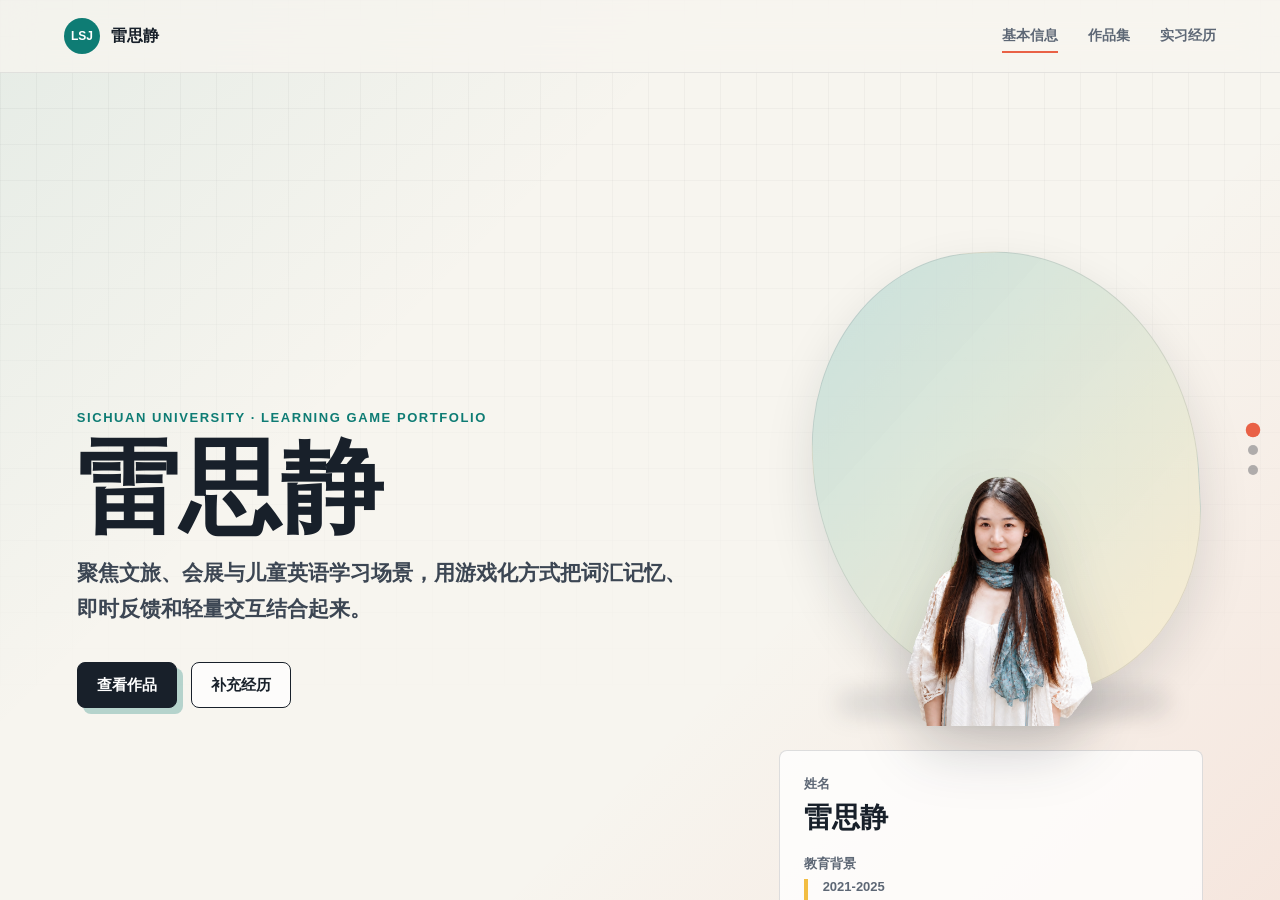
==== index.html @ a0e551bc "雷思静的个人页面更新" ====
<!doctype html>
<html lang="zh-CN">
  <head>
    <meta charset="UTF-8" />
    <meta name="viewport" content="width=device-width, initial-scale=1.0" />
    <meta
      name="description"
      content="雷思静个人作品集：教育背景、实习经历预留与单词地牢、单词贪吃蛇等英语学习游戏作品。"
    />
    <title>雷思静个人作品集</title>
    <link rel="icon" href="./assets/favicon.svg" type="image/svg+xml" />
    <link rel="stylesheet" href="./styles.css" />
  </head>
  <body>
    <header class="site-header" aria-label="主导航">
      <a class="brand" href="#home" aria-label="返回首页">
        <span class="brand-mark">LSJ</span>
        <span>雷思静</span>
      </a>
      <nav class="nav-links" aria-label="页面导航">
        <a href="#home">基本信息</a>
        <a href="#portfolio">作品集</a>
        <a href="#experience">实习经历</a>
      </nav>
    </header>

    <main class="snap-page">
      <section class="panel intro-panel" id="home" aria-labelledby="intro-title">
        <div class="intro-copy">
          <p class="eyebrow">Sichuan University · Learning Game Portfolio</p>
          <h1 id="intro-title">雷思静</h1>
          <p class="intro-text">
            聚焦文旅、会展与儿童英语学习场景，用游戏化方式把词汇记忆、即时反馈和轻量交互结合起来。
          </p>
          <div class="quick-actions">
            <a class="primary-link" href="#portfolio">查看作品</a>
            <a class="secondary-link" href="#experience">补充经历</a>
          </div>
        </div>

        <aside class="profile-panel" aria-label="个人信息">
          <div class="portrait-frame">
            <img
              src="./assets/lei-sijing-portrait.png"
              alt="雷思静个人照片抠图"
              class="portrait"
            />
          </div>
          <div class="profile-meta">
            <p class="meta-label">姓名</p>
            <p class="meta-value">雷思静</p>
            <p class="meta-label">教育背景</p>
            <ol class="timeline">
              <li>
                <span>2021-2025</span>
                <strong>四川大学 · 会展经济与管理专业本科</strong>
              </li>
              <li>
                <span>2025-2028</span>
                <strong>四川大学 · 旅游管理专业研究生</strong>
              </li>
            </ol>
          </div>
        </aside>
      </section>

      <section class="panel work-panel" id="portfolio" aria-labelledby="portfolio-title">
        <div class="section-heading">
          <p class="eyebrow">Selected Works</p>
          <h2 id="portfolio-title">游戏作品集</h2>
          <p>
            两个作品都围绕“单词学习”展开：一个偏探索闯关，一个偏即时操作与发音记忆。
          </p>
        </div>

        <div class="project-rail" aria-label="作品列表">
          <article class="project-card dungeon-card">
            <div class="project-media">
              <img
                src="./games/word-dungeon/assets/room-backgrounds.png"
                alt="单词地牢游戏场景"
              />
            </div>
            <div class="project-body">
              <p class="project-kicker">Word Dungeon</p>
              <h3>单词地牢 · 最终版</h3>
              <p>
                把英语词汇练习放进地牢探索流程：识别目标、选择答案、获得反馈并推进关卡，
                适合做儿童词汇学习的游戏化原型。
              </p>
              <ul class="feature-list" aria-label="单词地牢功能">
                <li>地牢房间推进</li>
                <li>词义匹配反馈</li>
                <li>学习结果复盘</li>
              </ul>
              <a class="project-link" href="./games/word-dungeon/">进入游戏</a>
            </div>
          </article>

          <article class="project-card snake-card">
            <div class="project-media">
              <img
                src="./games/word-snake/src/assets/snake-sprite.png"
                alt="单词贪吃蛇角色素材"
              />
            </div>
            <div class="project-body">
              <p class="project-kicker">Word Snake</p>
              <h3>单词贪吃蛇 · 最终版</h3>
              <p>
                基于传统贪吃蛇改造为肉鸽 2D 单词游戏：按目标英文寻找中文词块，
                躲避其他蛇，收集加速、护盾等随机功能。
              </p>
              <ul class="feature-list" aria-label="单词贪吃蛇功能">
                <li>键盘、鼠标、摇杆控制</li>
                <li>英式单词读音反馈</li>
                <li>敌方蛇与随机道具</li>
              </ul>
              <a class="project-link" href="./games/word-snake/">进入游戏</a>
            </div>
          </article>
        </div>
      </section>

      <section class="panel experience-panel" id="experience" aria-labelledby="experience-title">
        <div class="section-heading">
          <p class="eyebrow">Experience</p>
          <h2 id="experience-title">实习经历</h2>
          <p>这里已经预留好结构，后续可以继续补充公司、岗位、时间、职责和成果。</p>
        </div>

        <div class="experience-grid">
          <article class="experience-item">
            <span class="item-index">01</span>
            <h3>实习经历待补充</h3>
            <p>可填写公司名称、岗位名称、实习时间，以及与产品、运营、文旅或教育游戏相关的工作内容。</p>
          </article>
          <article class="experience-item">
            <span class="item-index">02</span>
            <h3>项目经历待扩展</h3>
            <p>可继续加入课程项目、竞赛作品、研究方向、用户调研、数据分析或活动策划案例。</p>
          </article>
          <article class="experience-item contact-item">
            <span class="item-index">03</span>
            <h3>联系方式待补充</h3>
            <p>可放邮箱、GitHub、个人公众号、作品集网盘或简历下载链接。</p>
          </article>
        </div>
      </section>
    </main>

    <div class="section-dots" aria-label="章节位置">
      <a href="#home" aria-label="基本信息"></a>
      <a href="#portfolio" aria-label="作品集"></a>
      <a href="#experience" aria-label="实习经历"></a>
    </div>

    <script src="./app.js"></script>
  </body>
</html>
---- styles.css ----
:root {
  --ink: #18202a;
  --muted: #5d6775;
  --line: rgba(24, 32, 42, 0.14);
  --paper: #f7f5ef;
  --white: #ffffff;
  --teal: #0e7c74;
  --coral: #e96146;
  --yellow: #f2bd42;
  --violet: #5b5fc7;
  --shadow: 0 22px 50px rgba(24, 32, 42, 0.13);
}

* {
  box-sizing: border-box;
}

html {
  scroll-behavior: smooth;
}

body {
  margin: 0;
  min-height: 100vh;
  color: var(--ink);
  background:
    linear-gradient(135deg, rgba(14, 124, 116, 0.08), transparent 34%),
    linear-gradient(315deg, rgba(233, 97, 70, 0.1), transparent 36%),
    var(--paper);
  font-family:
    "Microsoft YaHei",
    "PingFang SC",
    "Segoe UI",
    Arial,
    sans-serif;
}

body::before {
  position: fixed;
  inset: 0;
  z-index: -1;
  content: "";
  background-image:
    linear-gradient(rgba(24, 32, 42, 0.06) 1px, transparent 1px),
    linear-gradient(90deg, rgba(24, 32, 42, 0.06) 1px, transparent 1px);
  background-size: 36px 36px;
  mask-image: linear-gradient(to bottom, rgba(0, 0, 0, 0.7), transparent 80%);
}

a {
  color: inherit;
  text-decoration: none;
}

img {
  display: block;
  max-width: 100%;
}

.site-header {
  position: fixed;
  top: 0;
  right: 0;
  left: 0;
  z-index: 20;
  display: flex;
  align-items: center;
  justify-content: space-between;
  gap: 24px;
  padding: 18px clamp(20px, 5vw, 68px);
  color: var(--ink);
  background: rgba(247, 245, 239, 0.76);
  border-bottom: 1px solid rgba(24, 32, 42, 0.08);
  backdrop-filter: blur(18px);
}

.brand,
.nav-links {
  display: flex;
  align-items: center;
}

.brand {
  gap: 11px;
  font-weight: 900;
}

.brand-mark {
  display: inline-grid;
  width: 36px;
  height: 36px;
  place-items: center;
  color: var(--white);
  background: var(--teal);
  border-radius: 50%;
  font-size: 12px;
  letter-spacing: 0;
}

.nav-links {
  gap: clamp(12px, 3vw, 30px);
  color: var(--muted);
  font-size: 14px;
  font-weight: 800;
}

.nav-links a {
  position: relative;
  padding: 8px 0;
}

.nav-links a::after {
  position: absolute;
  right: 0;
  bottom: 0;
  left: 0;
  height: 2px;
  content: "";
  background: var(--coral);
  transform: scaleX(0);
  transform-origin: center;
  transition: transform 180ms ease;
}

.nav-links a:hover::after,
.nav-links a.is-active::after {
  transform: scaleX(1);
}

.snap-page {
  height: 100vh;
  overflow-y: auto;
  scroll-snap-type: y mandatory;
}

.panel {
  min-height: 100vh;
  padding: 112px clamp(22px, 6vw, 88px) 56px;
  scroll-snap-align: start;
}

.intro-panel {
  display: grid;
  grid-template-columns: minmax(0, 1.06fr) minmax(320px, 0.72fr);
  align-items: center;
  gap: clamp(34px, 6vw, 90px);
}

.eyebrow {
  margin: 0 0 14px;
  color: var(--teal);
  font-size: 13px;
  font-weight: 900;
  letter-spacing: 0.12em;
  text-transform: uppercase;
}

h1,
h2,
h3,
p {
  margin-top: 0;
}

h1 {
  margin-bottom: 18px;
  font-size: clamp(48px, 8vw, 108px);
  line-height: 0.95;
  letter-spacing: 0;
}

h2 {
  margin-bottom: 14px;
  font-size: clamp(34px, 5vw, 62px);
  line-height: 1.02;
  letter-spacing: 0;
}

h3 {
  margin-bottom: 12px;
  font-size: 25px;
  line-height: 1.18;
  letter-spacing: 0;
}

.intro-text {
  max-width: 690px;
  color: #3c4653;
  font-size: 21px;
  font-weight: 650;
  line-height: 1.75;
}

.quick-actions {
  display: flex;
  flex-wrap: wrap;
  gap: 14px;
  margin-top: 34px;
}

.primary-link,
.secondary-link,
.project-link {
  display: inline-flex;
  min-height: 46px;
  align-items: center;
  justify-content: center;
  padding: 12px 19px;
  border: 1px solid var(--ink);
  border-radius: 8px;
  font-size: 15px;
  font-weight: 900;
  transition:
    transform 170ms ease,
    box-shadow 170ms ease,
    background 170ms ease;
}

.primary-link,
.project-link {
  color: var(--white);
  background: var(--ink);
  box-shadow: 6px 6px 0 rgba(14, 124, 116, 0.28);
}

.secondary-link {
  background: rgba(255, 255, 255, 0.72);
}

.primary-link:hover,
.secondary-link:hover,
.project-link:hover {
  transform: translate(-2px, -2px);
  box-shadow: 8px 8px 0 rgba(233, 97, 70, 0.26);
}

.profile-panel {
  display: grid;
  gap: 24px;
  align-self: stretch;
  align-content: center;
}

.portrait-frame {
  position: relative;
  display: grid;
  min-height: clamp(430px, 48vw, 620px);
  place-items: end center;
  overflow: visible;
  isolation: isolate;
}

.portrait-frame::before {
  position: absolute;
  right: 1%;
  bottom: 5%;
  left: 8%;
  z-index: -1;
  height: 72%;
  content: "";
  background:
    linear-gradient(135deg, rgba(14, 124, 116, 0.22), rgba(242, 189, 66, 0.2)),
    rgba(255, 255, 255, 0.68);
  border: 1px solid rgba(24, 32, 42, 0.1);
  border-radius: 46% 54% 43% 57%;
  box-shadow: var(--shadow);
  transform: rotate(-3deg);
}

.portrait-frame::after {
  position: absolute;
  right: 8%;
  bottom: 2%;
  left: 14%;
  z-index: -2;
  height: 22px;
  content: "";
  background: rgba(24, 32, 42, 0.14);
  border-radius: 999px;
  filter: blur(12px);
}

.portrait {
  position: relative;
  z-index: 1;
  width: min(112%, 560px);
  max-height: min(72vh, 660px);
  object-fit: contain;
  filter: drop-shadow(0 24px 28px rgba(24, 32, 42, 0.2));
}

.profile-meta {
  padding: 24px;
  background: rgba(255, 255, 255, 0.76);
  border: 1px solid var(--line);
  border-radius: 8px;
}

.meta-label {
  margin: 0 0 6px;
  color: var(--muted);
  font-size: 13px;
  font-weight: 900;
}

.meta-value {
  margin-bottom: 18px;
  font-size: 28px;
  font-weight: 950;
}

.timeline {
  display: grid;
  gap: 14px;
  padding: 0;
  margin: 0;
  list-style: none;
}

.timeline li {
  display: grid;
  gap: 5px;
  padding-left: 15px;
  border-left: 4px solid var(--yellow);
}

.timeline span {
  color: var(--muted);
  font-size: 13px;
  font-weight: 900;
}

.timeline strong {
  font-size: 16px;
  line-height: 1.5;
}

.work-panel,
.experience-panel {
  display: grid;
  align-content: center;
  gap: 34px;
}

.section-heading {
  max-width: 760px;
}

.section-heading p:not(.eyebrow) {
  color: #4f5967;
  font-size: 18px;
  font-weight: 650;
  line-height: 1.7;
}

.project-rail {
  display: grid;
  grid-template-columns: repeat(2, minmax(0, 1fr));
  gap: 24px;
}

.project-card {
  display: grid;
  grid-template-columns: minmax(190px, 0.82fr) minmax(0, 1fr);
  min-height: 380px;
  overflow: hidden;
  background: rgba(255, 255, 255, 0.82);
  border: 1px solid var(--line);
  border-radius: 8px;
  box-shadow: var(--shadow);
}

.project-media {
  position: relative;
  min-height: 260px;
  overflow: hidden;
  background: #eaf1ec;
}

.project-media img {
  width: 100%;
  height: 100%;
  min-height: 100%;
  object-fit: cover;
  transform: scale(1.04);
}

.snake-card .project-media {
  background:
    linear-gradient(135deg, rgba(14, 124, 116, 0.24), rgba(242, 189, 66, 0.22)),
    #eef6f6;
}

.snake-card .project-media img {
  object-fit: contain;
  padding: 42px;
}

.project-body {
  display: flex;
  flex-direction: column;
  align-items: flex-start;
  padding: clamp(22px, 3vw, 32px);
}

.project-kicker {
  margin-bottom: 10px;
  color: var(--coral);
  font-size: 13px;
  font-weight: 950;
  text-transform: uppercase;
  letter-spacing: 0.1em;
}

.project-body p:not(.project-kicker) {
  color: #485360;
  font-size: 16px;
  font-weight: 620;
  line-height: 1.68;
}

.feature-list {
  display: flex;
  flex-wrap: wrap;
  gap: 8px;
  padding: 0;
  margin: 4px 0 24px;
  list-style: none;
}

.feature-list li {
  padding: 7px 9px;
  color: #25303b;
  background: rgba(242, 189, 66, 0.22);
  border: 1px solid rgba(242, 189, 66, 0.45);
  border-radius: 999px;
  font-size: 12px;
  font-weight: 900;
}

.project-link {
  margin-top: auto;
}

.experience-grid {
  display: grid;
  grid-template-columns: repeat(3, minmax(0, 1fr));
  gap: 18px;
}

.experience-item {
  min-height: 230px;
  padding: 26px;
  background: rgba(255, 255, 255, 0.78);
  border: 1px solid var(--line);
  border-radius: 8px;
}

.item-index {
  display: inline-flex;
  margin-bottom: 24px;
  color: var(--teal);
  font-size: 14px;
  font-weight: 950;
}

.experience-item p {
  color: #4f5967;
  font-size: 16px;
  font-weight: 620;
  line-height: 1.7;
}

.contact-item {
  border-color: rgba(233, 97, 70, 0.34);
  background: rgba(255, 248, 245, 0.86);
}

.section-dots {
  position: fixed;
  top: 50%;
  right: 22px;
  z-index: 30;
  display: grid;
  gap: 10px;
  transform: translateY(-50%);
}

.section-dots a {
  width: 10px;
  height: 10px;
  background: rgba(24, 32, 42, 0.32);
  border-radius: 50%;
  transition:
    transform 170ms ease,
    background 170ms ease;
}

.section-dots a.is-active {
  background: var(--coral);
  transform: scale(1.45);
}

@media (max-width: 1120px) {
  .project-rail,
  .experience-grid {
    grid-template-columns: 1fr;
  }

  .project-card {
    min-height: 330px;
  }
}

@media (max-width: 860px) {
  .site-header {
    align-items: flex-start;
    flex-direction: column;
    padding: 14px 18px;
  }

  .nav-links {
    width: 100%;
    justify-content: space-between;
  }

  .snap-page {
    scroll-snap-type: none;
  }

  .panel {
    min-height: auto;
    padding: 132px 18px 54px;
  }

  .intro-panel {
    grid-template-columns: 1fr;
  }

  .portrait-frame {
    min-height: 480px;
  }

  .portrait {
    width: min(104%, 470px);
    max-height: 520px;
  }

  .project-card {
    grid-template-columns: 1fr;
  }

  .project-media {
    height: 240px;
  }

  .section-dots {
    display: none;
  }
}

@media (max-width: 540px) {
  h1 {
    font-size: 48px;
  }

  h2 {
    font-size: 34px;
  }

  .intro-text {
    font-size: 18px;
  }

  .project-body,
  .experience-item,
  .profile-meta {
    padding: 20px;
  }

  .portrait-frame {
    min-height: 390px;
  }
}

@media (prefers-reduced-motion: reduce) {
  html {
    scroll-behavior: auto;
  }

  *,
  *::before,
  *::after {
    scroll-behavior: auto !important;
    transition-duration: 0.01ms !important;
    animation-duration: 0.01ms !important;
  }
}
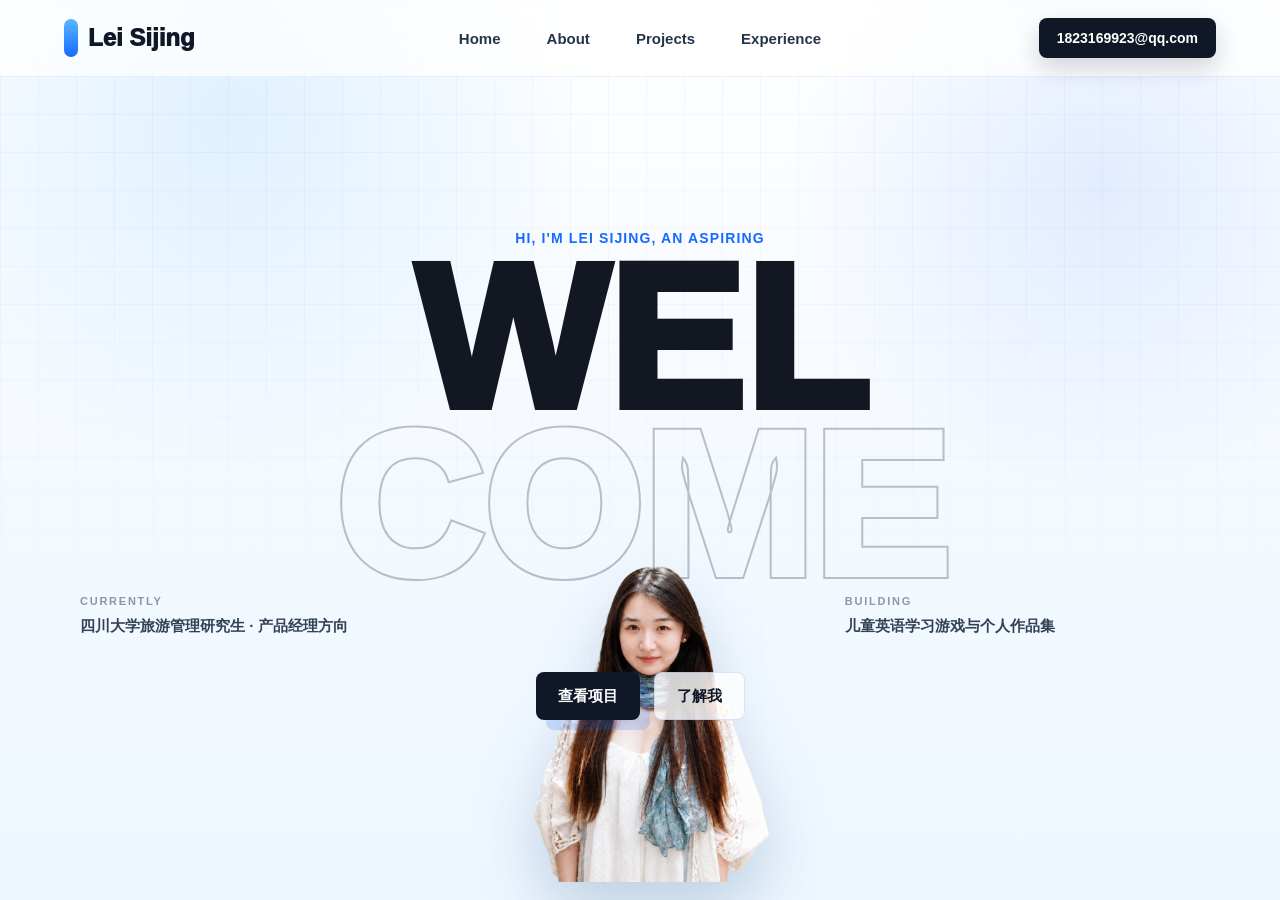
==== commit c88f3823: "0708晚更新UI" ====
--- a/index.html
+++ b/index.html
@@ -5,7 +5,7 @@
     <meta name="viewport" content="width=device-width, initial-scale=1.0" />
     <meta
       name="description"
-      content="雷思静个人作品集：教育背景、实习经历预留与单词地牢、单词贪吃蛇等英语学习游戏作品。"
+      content="雷思静个人作品集：产品经理方向、教育背景、实习经历预留与单词地牢、单词贪吃蛇游戏作品。"
     />
     <title>雷思静个人作品集</title>
     <link rel="icon" href="./assets/favicon.svg" type="image/svg+xml" />
@@ -14,109 +14,132 @@
   <body>
     <header class="site-header" aria-label="主导航">
       <a class="brand" href="#home" aria-label="返回首页">
-        <span class="brand-mark">LSJ</span>
-        <span>雷思静</span>
+        <span class="brand-dot"></span>
+        <span>Lei Sijing</span>
       </a>
       <nav class="nav-links" aria-label="页面导航">
-        <a href="#home">基本信息</a>
-        <a href="#portfolio">作品集</a>
-        <a href="#experience">实习经历</a>
+        <a href="#home">Home</a>
+        <a href="#about">About</a>
+        <a href="#projects">Projects</a>
+        <a href="#experience">Experience</a>
       </nav>
+      <a class="mail-link" href="mailto:1823169923@qq.com">1823169923@qq.com</a>
     </header>
 
     <main class="snap-page">
-      <section class="panel intro-panel" id="home" aria-labelledby="intro-title">
-        <div class="intro-copy">
-          <p class="eyebrow">Sichuan University · Learning Game Portfolio</p>
-          <h1 id="intro-title">雷思静</h1>
-          <p class="intro-text">
-            聚焦文旅、会展与儿童英语学习场景，用游戏化方式把词汇记忆、即时反馈和轻量交互结合起来。
-          </p>
-          <div class="quick-actions">
-            <a class="primary-link" href="#portfolio">查看作品</a>
-            <a class="secondary-link" href="#experience">补充经历</a>
+      <section class="panel hero-panel" id="home" aria-labelledby="hero-title">
+        <p class="hero-kicker">Hi, I'm Lei Sijing, an aspiring</p>
+        <h1 id="hero-title" class="hero-word">
+          <span>WEL</span><span>COME</span>
+        </h1>
+        <img
+          class="hero-portrait"
+          src="./assets/lei-sijing-portrait.png"
+          alt="雷思静人物照片"
+        />
+        <div class="hero-meta">
+          <div>
+            <span>Currently</span>
+            <strong>四川大学旅游管理研究生 · 产品经理方向</strong>
+          </div>
+          <div>
+            <span>Building</span>
+            <strong>儿童英语学习游戏与个人作品集</strong>
           </div>
         </div>
-
-        <aside class="profile-panel" aria-label="个人信息">
-          <div class="portrait-frame">
-            <img
-              src="./assets/lei-sijing-portrait.png"
-              alt="雷思静个人照片抠图"
-              class="portrait"
-            />
-          </div>
-          <div class="profile-meta">
-            <p class="meta-label">姓名</p>
-            <p class="meta-value">雷思静</p>
-            <p class="meta-label">教育背景</p>
-            <ol class="timeline">
-              <li>
-                <span>2021-2025</span>
-                <strong>四川大学 · 会展经济与管理专业本科</strong>
-              </li>
-              <li>
-                <span>2025-2028</span>
-                <strong>四川大学 · 旅游管理专业研究生</strong>
-              </li>
-            </ol>
-          </div>
-        </aside>
+        <div class="hero-actions">
+          <a class="primary-link" href="#projects">查看项目</a>
+          <a class="secondary-link" href="#about">了解我</a>
+        </div>
       </section>
 
-      <section class="panel work-panel" id="portfolio" aria-labelledby="portfolio-title">
-        <div class="section-heading">
-          <p class="eyebrow">Selected Works</p>
-          <h2 id="portfolio-title">游戏作品集</h2>
-          <p>
-            两个作品都围绕“单词学习”展开：一个偏探索闯关，一个偏即时操作与发音记忆。
-          </p>
+      <section class="panel about-panel" id="about" aria-labelledby="about-title">
+        <div class="lanyard-card" aria-label="照片挂牌">
+          <span class="clip"></span>
+          <figure class="id-card">
+            <img src="./assets/about-photo.jpg" alt="雷思静照片挂牌" />
+            <figcaption>
+              <strong>雷思静</strong>
+              <span>Lei Sijing</span>
+            </figcaption>
+          </figure>
         </div>
 
-        <div class="project-rail" aria-label="作品列表">
-          <article class="project-card dungeon-card">
-            <div class="project-media">
-              <img
-                src="./games/word-dungeon/assets/room-backgrounds.png"
-                alt="单词地牢游戏场景"
-              />
+        <div class="about-copy">
+          <p class="section-mark">/ About me</p>
+          <h2 id="about-title">产品、学习体验、用户需求，都是把想法落地的方法。</h2>
+          <dl class="info-grid">
+            <div>
+              <dt>姓名</dt>
+              <dd>雷思静</dd>
             </div>
+            <div>
+              <dt>年龄</dt>
+              <dd>24</dd>
+            </div>
+            <div>
+              <dt>求职岗位</dt>
+              <dd>产品经理</dd>
+            </div>
+            <div>
+              <dt>方向</dt>
+              <dd>教育游戏 / 文旅体验 / 用户增长</dd>
+            </div>
+          </dl>
+          <div class="education-row">
+            <article>
+              <span>2021 - 2025</span>
+              <strong>四川大学</strong>
+              <p>会展经济与管理专业本科</p>
+            </article>
+            <article>
+              <span>2025 - 2028</span>
+              <strong>四川大学</strong>
+              <p>旅游管理专业研究生</p>
+            </article>
+          </div>
+        </div>
+      </section>
+
+      <section class="panel project-panel" id="projects" aria-labelledby="project-title">
+        <div class="section-heading">
+          <p class="section-mark">/ Projects</p>
+          <h2 id="project-title">我都自己尝试手搓了些什么？</h2>
+          <p>两个小游戏都围绕“单词学习”展开，一个偏即时操作和发音记忆，一个偏探索闯关和复习反馈。</p>
+        </div>
+
+        <div class="project-grid" aria-label="作品列表">
+          <article class="project-card snake-project">
+            <a class="project-media" href="./games/word-snake/" aria-label="进入单词贪吃蛇">
+              <img src="./assets/project-snake.png" alt="单词贪吃蛇 Q 版图标" />
+            </a>
             <div class="project-body">
-              <p class="project-kicker">Word Dungeon</p>
-              <h3>单词地牢 · 最终版</h3>
-              <p>
-                把英语词汇练习放进地牢探索流程：识别目标、选择答案、获得反馈并推进关卡，
-                适合做儿童词汇学习的游戏化原型。
-              </p>
-              <ul class="feature-list" aria-label="单词地牢功能">
-                <li>地牢房间推进</li>
-                <li>词义匹配反馈</li>
-                <li>学习结果复盘</li>
+              <p class="project-kicker">Word Snake</p>
+              <h3>单词贪吃蛇</h3>
+              <p>看英文、吃中文，躲避其他蛇，并用加速、护盾等随机道具完成 3 分钟挑战。</p>
+              <ul class="feature-list">
+                <li>横屏手机游戏</li>
+                <li>英式读音反馈</li>
+                <li>可复制复习结果</li>
               </ul>
-              <a class="project-link" href="./games/word-dungeon/">进入游戏</a>
+              <a class="project-link" href="./games/word-snake/">进入游戏</a>
             </div>
           </article>
 
-          <article class="project-card snake-card">
-            <div class="project-media">
-              <img
-                src="./games/word-snake/src/assets/snake-sprite.png"
-                alt="单词贪吃蛇角色素材"
-              />
-            </div>
+          <article class="project-card dungeon-project">
+            <a class="project-media" href="./games/word-dungeon/" aria-label="进入单词地牢">
+              <img src="./assets/project-dungeon.png" alt="单词地牢 Q 版图标" />
+            </a>
             <div class="project-body">
-              <p class="project-kicker">Word Snake</p>
-              <h3>单词贪吃蛇 · 最终版</h3>
-              <p>
-                基于传统贪吃蛇改造为肉鸽 2D 单词游戏：按目标英文寻找中文词块，
-                躲避其他蛇，收集加速、护盾等随机功能。
-              </p>
-              <ul class="feature-list" aria-label="单词贪吃蛇功能">
-                <li>键盘、鼠标、摇杆控制</li>
-                <li>英式单词读音反馈</li>
-                <li>敌方蛇与随机道具</li>
+              <p class="project-kicker">Word Dungeon</p>
+              <h3>单词地牢</h3>
+              <p>直接进入儿童端，通过寻找中文线索、击中英文怪物完成地牢式单词复习。</p>
+              <ul class="feature-list">
+                <li>横屏闯关体验</li>
+                <li>词义匹配反馈</li>
+                <li>可复制复习结果</li>
               </ul>
-              <a class="project-link" href="./games/word-snake/">进入游戏</a>
+              <a class="project-link" href="./games/word-dungeon/">进入游戏</a>
             </div>
           </article>
         </div>
@@ -124,37 +147,30 @@
 
       <section class="panel experience-panel" id="experience" aria-labelledby="experience-title">
         <div class="section-heading">
-          <p class="eyebrow">Experience</p>
+          <p class="section-mark">/ Experience</p>
           <h2 id="experience-title">实习经历</h2>
-          <p>这里已经预留好结构，后续可以继续补充公司、岗位、时间、职责和成果。</p>
+          <p>这里预留后续补充：公司、岗位、时间、职责、产出与项目指标。</p>
         </div>
-
         <div class="experience-grid">
-          <article class="experience-item">
-            <span class="item-index">01</span>
+          <article>
+            <span>01</span>
             <h3>实习经历待补充</h3>
-            <p>可填写公司名称、岗位名称、实习时间，以及与产品、运营、文旅或教育游戏相关的工作内容。</p>
+            <p>可填写产品、运营、文旅或教育方向相关经历。</p>
           </article>
-          <article class="experience-item">
-            <span class="item-index">02</span>
+          <article>
+            <span>02</span>
             <h3>项目经历待扩展</h3>
-            <p>可继续加入课程项目、竞赛作品、研究方向、用户调研、数据分析或活动策划案例。</p>
+            <p>可继续加入课程项目、竞赛作品、用户调研与数据分析案例。</p>
           </article>
-          <article class="experience-item contact-item">
-            <span class="item-index">03</span>
+          <article>
+            <span>03</span>
             <h3>联系方式待补充</h3>
-            <p>可放邮箱、GitHub、个人公众号、作品集网盘或简历下载链接。</p>
+            <p>可放邮箱、GitHub、作品集网盘或简历下载链接。</p>
           </article>
         </div>
       </section>
     </main>
 
-    <div class="section-dots" aria-label="章节位置">
-      <a href="#home" aria-label="基本信息"></a>
-      <a href="#portfolio" aria-label="作品集"></a>
-      <a href="#experience" aria-label="实习经历"></a>
-    </div>
-
     <script src="./app.js"></script>
   </body>
 </html>
--- a/styles.css
+++ b/styles.css
@@ -1,14 +1,13 @@
 :root {
-  --ink: #18202a;
-  --muted: #5d6775;
-  --line: rgba(24, 32, 42, 0.14);
-  --paper: #f7f5ef;
+  --ink: #101827;
+  --muted: #627086;
+  --blue: #1769ff;
+  --blue-2: #5bb7ff;
+  --blue-3: #eaf5ff;
+  --line: rgba(23, 105, 255, 0.16);
+  --paper: #f7fbff;
   --white: #ffffff;
-  --teal: #0e7c74;
-  --coral: #e96146;
-  --yellow: #f2bd42;
-  --violet: #5b5fc7;
-  --shadow: 0 22px 50px rgba(24, 32, 42, 0.13);
+  --shadow: 0 24px 70px rgba(25, 82, 160, 0.14);
 }
 
 * {
@@ -24,15 +23,10 @@
   min-height: 100vh;
   color: var(--ink);
   background:
-    linear-gradient(135deg, rgba(14, 124, 116, 0.08), transparent 34%),
-    linear-gradient(315deg, rgba(233, 97, 70, 0.1), transparent 36%),
-    var(--paper);
-  font-family:
-    "Microsoft YaHei",
-    "PingFang SC",
-    "Segoe UI",
-    Arial,
-    sans-serif;
+    radial-gradient(circle at 18% 12%, rgba(91, 183, 255, 0.18), transparent 28%),
+    radial-gradient(circle at 86% 20%, rgba(23, 105, 255, 0.11), transparent 24%),
+    linear-gradient(180deg, #ffffff 0%, #f4f9ff 54%, #eef7ff 100%);
+  font-family: "Inter", "Microsoft YaHei", "PingFang SC", "Segoe UI", Arial, sans-serif;
 }
 
 body::before {
@@ -41,10 +35,10 @@
   z-index: -1;
   content: "";
   background-image:
-    linear-gradient(rgba(24, 32, 42, 0.06) 1px, transparent 1px),
-    linear-gradient(90deg, rgba(24, 32, 42, 0.06) 1px, transparent 1px);
-  background-size: 36px 36px;
-  mask-image: linear-gradient(to bottom, rgba(0, 0, 0, 0.7), transparent 80%);
+    linear-gradient(rgba(19, 51, 92, 0.055) 1px, transparent 1px),
+    linear-gradient(90deg, rgba(19, 51, 92, 0.055) 1px, transparent 1px);
+  background-size: 38px 38px;
+  mask-image: linear-gradient(to bottom, rgba(0, 0, 0, 0.78), transparent 88%);
 }
 
 a {
@@ -62,16 +56,15 @@
   top: 0;
   right: 0;
   left: 0;
-  z-index: 20;
-  display: flex;
+  z-index: 30;
+  display: grid;
+  grid-template-columns: 1fr auto 1fr;
   align-items: center;
-  justify-content: space-between;
-  gap: 24px;
-  padding: 18px clamp(20px, 5vw, 68px);
-  color: var(--ink);
-  background: rgba(247, 245, 239, 0.76);
-  border-bottom: 1px solid rgba(24, 32, 42, 0.08);
-  backdrop-filter: blur(18px);
+  gap: 22px;
+  padding: 18px clamp(20px, 5vw, 72px);
+  background: rgba(255, 255, 255, 0.72);
+  border-bottom: 1px solid rgba(23, 105, 255, 0.09);
+  backdrop-filter: blur(20px);
 }
 
 .brand,
@@ -81,50 +74,34 @@
 }
 
 .brand {
-  gap: 11px;
-  font-weight: 900;
-}
-
-.brand-mark {
-  display: inline-grid;
-  width: 36px;
-  height: 36px;
-  place-items: center;
-  color: var(--white);
-  background: var(--teal);
-  border-radius: 50%;
-  font-size: 12px;
-  letter-spacing: 0;
+  gap: 10px;
+  font-size: 24px;
+  font-weight: 950;
+}
+
+.brand-dot {
+  width: 14px;
+  height: 38px;
+  background: linear-gradient(180deg, var(--blue-2), var(--blue));
+  border-radius: 99px;
 }
 
 .nav-links {
-  gap: clamp(12px, 3vw, 30px);
-  color: var(--muted);
+  gap: clamp(18px, 4vw, 46px);
+  color: #26364a;
+  font-size: 15px;
+  font-weight: 750;
+}
+
+.mail-link {
+  justify-self: end;
+  padding: 12px 18px;
+  color: #fff;
+  background: var(--ink);
+  border-radius: 8px;
+  box-shadow: 0 10px 24px rgba(16, 24, 39, 0.18);
   font-size: 14px;
-  font-weight: 800;
-}
-
-.nav-links a {
-  position: relative;
-  padding: 8px 0;
-}
-
-.nav-links a::after {
-  position: absolute;
-  right: 0;
-  bottom: 0;
-  left: 0;
-  height: 2px;
-  content: "";
-  background: var(--coral);
-  transform: scaleX(0);
-  transform-origin: center;
-  transition: transform 180ms ease;
-}
-
-.nav-links a:hover::after,
-.nav-links a.is-active::after {
-  transform: scaleX(1);
+  font-weight: 850;
 }
 
 .snap-page {
@@ -135,65 +112,88 @@
 
 .panel {
   min-height: 100vh;
-  padding: 112px clamp(22px, 6vw, 88px) 56px;
+  padding: 108px clamp(22px, 6vw, 92px) 58px;
   scroll-snap-align: start;
 }
 
-.intro-panel {
-  display: grid;
-  grid-template-columns: minmax(0, 1.06fr) minmax(320px, 0.72fr);
-  align-items: center;
-  gap: clamp(34px, 6vw, 90px);
-}
-
-.eyebrow {
+.hero-panel {
+  position: relative;
+  display: grid;
+  align-content: center;
+  justify-items: center;
+  overflow: hidden;
+  text-align: center;
+}
+
+.hero-kicker,
+.section-mark {
   margin: 0 0 14px;
-  color: var(--teal);
-  font-size: 13px;
+  color: var(--blue);
+  font-size: 14px;
   font-weight: 900;
-  letter-spacing: 0.12em;
+  letter-spacing: 0.08em;
   text-transform: uppercase;
 }
 
-h1,
-h2,
-h3,
-p {
-  margin-top: 0;
-}
-
-h1 {
-  margin-bottom: 18px;
-  font-size: clamp(48px, 8vw, 108px);
-  line-height: 0.95;
+.hero-word {
+  display: grid;
+  gap: 8px;
+  margin: 0;
+  color: #121722;
+  font-size: clamp(76px, 16vw, 210px);
+  font-weight: 1000;
+  line-height: 0.78;
   letter-spacing: 0;
 }
 
-h2 {
-  margin-bottom: 14px;
-  font-size: clamp(34px, 5vw, 62px);
-  line-height: 1.02;
-  letter-spacing: 0;
-}
-
-h3 {
-  margin-bottom: 12px;
-  font-size: 25px;
-  line-height: 1.18;
-  letter-spacing: 0;
-}
-
-.intro-text {
-  max-width: 690px;
-  color: #3c4653;
-  font-size: 21px;
-  font-weight: 650;
-  line-height: 1.75;
-}
-
-.quick-actions {
+.hero-word span:last-child {
+  color: transparent;
+  -webkit-text-stroke: 2px rgba(18, 23, 34, 0.26);
+}
+
+.hero-portrait {
+  position: absolute;
+  bottom: 2vh;
+  left: 50%;
+  z-index: 2;
+  width: min(42vw, 560px);
+  max-height: 70vh;
+  object-fit: contain;
+  filter: drop-shadow(0 30px 32px rgba(23, 71, 126, 0.22));
+  transform: translateX(-50%);
+}
+
+.hero-meta {
+  position: relative;
+  z-index: 3;
+  display: grid;
+  grid-template-columns: repeat(2, minmax(220px, 1fr));
+  gap: clamp(20px, 32vw, 520px);
+  width: min(1120px, 100%);
+  margin-top: 8px;
+  text-align: left;
+}
+
+.hero-meta span {
+  display: block;
+  margin-bottom: 7px;
+  color: #8a97aa;
+  font-size: 11px;
+  font-weight: 900;
+  letter-spacing: 0.16em;
+  text-transform: uppercase;
+}
+
+.hero-meta strong {
+  color: #334155;
+  font-size: 15px;
+  line-height: 1.6;
+}
+
+.hero-actions {
+  position: relative;
+  z-index: 4;
   display: flex;
-  flex-wrap: wrap;
   gap: 14px;
   margin-top: 34px;
 }
@@ -202,239 +202,266 @@
 .secondary-link,
 .project-link {
   display: inline-flex;
-  min-height: 46px;
+  min-height: 48px;
   align-items: center;
   justify-content: center;
-  padding: 12px 19px;
-  border: 1px solid var(--ink);
+  padding: 12px 22px;
   border-radius: 8px;
   font-size: 15px;
   font-weight: 900;
-  transition:
-    transform 170ms ease,
-    box-shadow 170ms ease,
-    background 170ms ease;
+  transition: transform 180ms ease, box-shadow 180ms ease, background 180ms ease;
 }
 
 .primary-link,
 .project-link {
-  color: var(--white);
+  color: #fff;
   background: var(--ink);
-  box-shadow: 6px 6px 0 rgba(14, 124, 116, 0.28);
+  box-shadow: 10px 10px 0 rgba(23, 105, 255, 0.18);
 }
 
 .secondary-link {
-  background: rgba(255, 255, 255, 0.72);
+  color: var(--ink);
+  background: rgba(255, 255, 255, 0.82);
+  border: 1px solid var(--line);
 }
 
 .primary-link:hover,
 .secondary-link:hover,
 .project-link:hover {
-  transform: translate(-2px, -2px);
-  box-shadow: 8px 8px 0 rgba(233, 97, 70, 0.26);
-}
-
-.profile-panel {
-  display: grid;
-  gap: 24px;
-  align-self: stretch;
-  align-content: center;
-}
-
-.portrait-frame {
+  transform: translateY(-3px);
+  box-shadow: 12px 12px 0 rgba(91, 183, 255, 0.24);
+}
+
+.about-panel {
+  display: grid;
+  grid-template-columns: minmax(280px, 0.82fr) minmax(0, 1.18fr);
+  align-items: center;
+  gap: clamp(36px, 7vw, 110px);
+}
+
+.lanyard-card {
   position: relative;
   display: grid;
-  min-height: clamp(430px, 48vw, 620px);
-  place-items: end center;
-  overflow: visible;
-  isolation: isolate;
-}
-
-.portrait-frame::before {
-  position: absolute;
-  right: 1%;
-  bottom: 5%;
-  left: 8%;
-  z-index: -1;
-  height: 72%;
-  content: "";
+  justify-items: center;
+}
+
+.clip {
+  z-index: 2;
+  width: 32px;
+  height: 96px;
+  background: linear-gradient(180deg, #0d2b57, #1769ff);
+  border: 5px solid #fff;
+  border-radius: 99px;
+  box-shadow: 0 20px 42px rgba(23, 105, 255, 0.24);
+}
+
+.id-card {
+  width: min(350px, 100%);
+  margin: -12px 0 0;
+  padding: 18px 18px 24px;
   background:
-    linear-gradient(135deg, rgba(14, 124, 116, 0.22), rgba(242, 189, 66, 0.2)),
-    rgba(255, 255, 255, 0.68);
-  border: 1px solid rgba(24, 32, 42, 0.1);
-  border-radius: 46% 54% 43% 57%;
+    linear-gradient(180deg, rgba(255, 255, 255, 0.94), rgba(237, 247, 255, 0.9)),
+    repeating-linear-gradient(90deg, rgba(23,105,255,0.04) 0 1px, transparent 1px 22px);
+  border: 1px solid rgba(23, 105, 255, 0.16);
+  border-radius: 18px;
   box-shadow: var(--shadow);
-  transform: rotate(-3deg);
-}
-
-.portrait-frame::after {
-  position: absolute;
-  right: 8%;
-  bottom: 2%;
-  left: 14%;
-  z-index: -2;
-  height: 22px;
-  content: "";
-  background: rgba(24, 32, 42, 0.14);
-  border-radius: 999px;
-  filter: blur(12px);
-}
-
-.portrait {
-  position: relative;
-  z-index: 1;
-  width: min(112%, 560px);
-  max-height: min(72vh, 660px);
-  object-fit: contain;
-  filter: drop-shadow(0 24px 28px rgba(24, 32, 42, 0.2));
-}
-
-.profile-meta {
-  padding: 24px;
+  transform: rotate(-2deg);
+}
+
+.id-card img {
+  width: 100%;
+  aspect-ratio: 4 / 3.15;
+  object-fit: cover;
+  object-position: 50% 28%;
+  border-radius: 12px;
+}
+
+.id-card figcaption {
+  display: grid;
+  gap: 4px;
+  margin-top: 18px;
+  text-align: center;
+}
+
+.id-card strong {
+  font-size: 34px;
+  font-weight: 1000;
+}
+
+.id-card span {
+  color: var(--muted);
+  font-family: Georgia, serif;
+  font-size: 15px;
+  font-style: italic;
+}
+
+.about-copy h2,
+.section-heading h2 {
+  margin: 0 0 26px;
+  font-size: clamp(38px, 5.4vw, 78px);
+  line-height: 1.08;
+  letter-spacing: 0;
+}
+
+.info-grid {
+  display: grid;
+  grid-template-columns: repeat(2, minmax(0, 1fr));
+  gap: 14px;
+  margin: 0 0 26px;
+}
+
+.info-grid div,
+.education-row article,
+.experience-grid article {
+  padding: 20px;
   background: rgba(255, 255, 255, 0.76);
   border: 1px solid var(--line);
-  border-radius: 8px;
-}
-
-.meta-label {
-  margin: 0 0 6px;
+  border-radius: 10px;
+  box-shadow: 0 14px 34px rgba(23, 105, 255, 0.08);
+}
+
+.info-grid dt {
+  margin-bottom: 7px;
   color: var(--muted);
   font-size: 13px;
   font-weight: 900;
 }
 
-.meta-value {
-  margin-bottom: 18px;
-  font-size: 28px;
+.info-grid dd {
+  margin: 0;
+  font-size: 20px;
   font-weight: 950;
 }
 
-.timeline {
-  display: grid;
+.education-row {
+  display: grid;
+  grid-template-columns: repeat(2, minmax(0, 1fr));
   gap: 14px;
-  padding: 0;
-  margin: 0;
-  list-style: none;
-}
-
-.timeline li {
-  display: grid;
-  gap: 5px;
-  padding-left: 15px;
-  border-left: 4px solid var(--yellow);
-}
-
-.timeline span {
+  padding-top: 24px;
+  border-top: 1px solid rgba(23, 105, 255, 0.12);
+}
+
+.education-row span,
+.experience-grid span {
+  color: var(--blue);
+  font-size: 12px;
+  font-weight: 950;
+  letter-spacing: 0.08em;
+  text-transform: uppercase;
+}
+
+.education-row strong {
+  display: block;
+  margin: 8px 0 5px;
+  font-size: 21px;
+}
+
+.education-row p,
+.section-heading p,
+.experience-grid p,
+.project-body p {
   color: var(--muted);
-  font-size: 13px;
-  font-weight: 900;
-}
-
-.timeline strong {
-  font-size: 16px;
-  line-height: 1.5;
-}
-
-.work-panel,
+  font-weight: 650;
+  line-height: 1.72;
+}
+
+.project-panel,
 .experience-panel {
   display: grid;
   align-content: center;
-  gap: 34px;
+  gap: 32px;
 }
 
 .section-heading {
-  max-width: 760px;
-}
-
-.section-heading p:not(.eyebrow) {
-  color: #4f5967;
-  font-size: 18px;
-  font-weight: 650;
-  line-height: 1.7;
-}
-
-.project-rail {
+  max-width: 920px;
+}
+
+.project-grid {
   display: grid;
   grid-template-columns: repeat(2, minmax(0, 1fr));
-  gap: 24px;
+  gap: 26px;
 }
 
 .project-card {
   display: grid;
-  grid-template-columns: minmax(190px, 0.82fr) minmax(0, 1fr);
-  min-height: 380px;
+  grid-template-columns: minmax(240px, 0.78fr) minmax(0, 1fr);
+  min-height: 410px;
   overflow: hidden;
-  background: rgba(255, 255, 255, 0.82);
+  background: rgba(255, 255, 255, 0.86);
   border: 1px solid var(--line);
-  border-radius: 8px;
+  border-radius: 18px;
   box-shadow: var(--shadow);
 }
 
 .project-media {
   position: relative;
-  min-height: 260px;
+  display: grid;
+  place-items: center;
   overflow: hidden;
-  background: #eaf1ec;
+  background: linear-gradient(150deg, #e8f6ff, #ffffff 58%, #d9edff);
+}
+
+.project-media::before {
+  position: absolute;
+  inset: 12%;
+  content: "";
+  background: radial-gradient(circle, rgba(23, 105, 255, 0.18), transparent 62%);
+  border-radius: 50%;
+  animation: floatGlow 4.8s ease-in-out infinite;
 }
 
 .project-media img {
-  width: 100%;
-  height: 100%;
-  min-height: 100%;
-  object-fit: cover;
-  transform: scale(1.04);
-}
-
-.snake-card .project-media {
-  background:
-    linear-gradient(135deg, rgba(14, 124, 116, 0.24), rgba(242, 189, 66, 0.22)),
-    #eef6f6;
-}
-
-.snake-card .project-media img {
-  object-fit: contain;
-  padding: 42px;
+  position: relative;
+  z-index: 1;
+  width: min(84%, 360px);
+  border-radius: 26px;
+  box-shadow: 0 20px 50px rgba(23, 105, 255, 0.22);
+  animation: iconFloat 4.2s ease-in-out infinite;
+}
+
+.dungeon-project .project-media img {
+  animation-delay: -1.2s;
 }
 
 .project-body {
   display: flex;
   flex-direction: column;
   align-items: flex-start;
-  padding: clamp(22px, 3vw, 32px);
+  padding: clamp(26px, 4vw, 42px);
 }
 
 .project-kicker {
-  margin-bottom: 10px;
-  color: var(--coral);
+  margin: 0 0 12px;
+  color: var(--blue);
   font-size: 13px;
-  font-weight: 950;
+  font-weight: 1000;
+  letter-spacing: 0.14em;
   text-transform: uppercase;
-  letter-spacing: 0.1em;
-}
-
-.project-body p:not(.project-kicker) {
-  color: #485360;
-  font-size: 16px;
-  font-weight: 620;
-  line-height: 1.68;
+}
+
+.project-body h3,
+.experience-grid h3 {
+  margin: 0 0 14px;
+  font-size: clamp(28px, 3vw, 44px);
+  line-height: 1.1;
 }
 
 .feature-list {
   display: flex;
   flex-wrap: wrap;
-  gap: 8px;
+  gap: 9px;
   padding: 0;
-  margin: 4px 0 24px;
+  margin: 8px 0 28px;
   list-style: none;
 }
 
 .feature-list li {
-  padding: 7px 9px;
-  color: #25303b;
-  background: rgba(242, 189, 66, 0.22);
-  border: 1px solid rgba(242, 189, 66, 0.45);
+  padding: 8px 11px;
+  color: #1452c4;
+  background: #eef7ff;
+  border: 1px solid rgba(23, 105, 255, 0.2);
   border-radius: 999px;
-  font-size: 12px;
+  font-size: 13px;
   font-weight: 900;
 }
 
@@ -448,102 +475,85 @@
   gap: 18px;
 }
 
-.experience-item {
-  min-height: 230px;
-  padding: 26px;
-  background: rgba(255, 255, 255, 0.78);
-  border: 1px solid var(--line);
-  border-radius: 8px;
-}
-
-.item-index {
-  display: inline-flex;
-  margin-bottom: 24px;
-  color: var(--teal);
-  font-size: 14px;
-  font-weight: 950;
-}
-
-.experience-item p {
-  color: #4f5967;
-  font-size: 16px;
-  font-weight: 620;
-  line-height: 1.7;
-}
-
-.contact-item {
-  border-color: rgba(233, 97, 70, 0.34);
-  background: rgba(255, 248, 245, 0.86);
-}
-
-.section-dots {
-  position: fixed;
-  top: 50%;
-  right: 22px;
-  z-index: 30;
-  display: grid;
-  gap: 10px;
-  transform: translateY(-50%);
-}
-
-.section-dots a {
-  width: 10px;
-  height: 10px;
-  background: rgba(24, 32, 42, 0.32);
-  border-radius: 50%;
-  transition:
-    transform 170ms ease,
-    background 170ms ease;
-}
-
-.section-dots a.is-active {
-  background: var(--coral);
-  transform: scale(1.45);
-}
-
-@media (max-width: 1120px) {
-  .project-rail,
+@keyframes iconFloat {
+  0%, 100% { transform: translateY(0) rotate(-1deg); }
+  50% { transform: translateY(-12px) rotate(1.5deg); }
+}
+
+@keyframes floatGlow {
+  0%, 100% { transform: scale(0.94); opacity: 0.72; }
+  50% { transform: scale(1.08); opacity: 1; }
+}
+
+@media (max-width: 1080px) {
+  .site-header {
+    grid-template-columns: 1fr;
+    justify-items: start;
+    gap: 10px;
+  }
+
+  .mail-link {
+    justify-self: start;
+  }
+
+  .about-panel,
+  .project-grid,
   .experience-grid {
     grid-template-columns: 1fr;
   }
-
-  .project-card {
-    min-height: 330px;
-  }
-}
-
-@media (max-width: 860px) {
-  .site-header {
-    align-items: flex-start;
-    flex-direction: column;
-    padding: 14px 18px;
+}
+
+@media (max-width: 760px) {
+  .snap-page {
+    height: auto;
+    overflow-y: visible;
+    scroll-snap-type: none;
+  }
+
+  .panel {
+    min-height: auto;
+    padding: 142px 18px 58px;
+  }
+
+  .hero-panel {
+    min-height: 100vh;
+  }
+
+  .hero-word {
+    font-size: clamp(70px, 22vw, 116px);
+  }
+
+  .hero-portrait {
+    width: min(76vw, 360px);
+    bottom: 10vh;
+  }
+
+  .hero-meta {
+    grid-template-columns: 1fr;
+    gap: 12px;
+    margin-top: 36vh;
+    text-align: center;
+  }
+
+  .hero-actions {
+    flex-wrap: wrap;
+    justify-content: center;
   }
 
   .nav-links {
     width: 100%;
     justify-content: space-between;
-  }
-
-  .snap-page {
-    scroll-snap-type: none;
-  }
-
-  .panel {
-    min-height: auto;
-    padding: 132px 18px 54px;
-  }
-
-  .intro-panel {
+    gap: 8px;
+    font-size: 13px;
+  }
+
+  .mail-link {
+    display: none;
+  }
+
+  .info-grid,
+  .education-row {
     grid-template-columns: 1fr;
-  }
-
-  .portrait-frame {
-    min-height: 480px;
-  }
-
-  .portrait {
-    width: min(104%, 470px);
-    max-height: 520px;
   }
 
   .project-card {
@@ -551,48 +561,17 @@
   }
 
   .project-media {
-    height: 240px;
-  }
-
-  .section-dots {
-    display: none;
-  }
-}
-
-@media (max-width: 540px) {
-  h1 {
-    font-size: 48px;
-  }
-
-  h2 {
-    font-size: 34px;
-  }
-
-  .intro-text {
-    font-size: 18px;
-  }
-
-  .project-body,
-  .experience-item,
-  .profile-meta {
-    padding: 20px;
-  }
-
-  .portrait-frame {
-    min-height: 390px;
+    min-height: 280px;
   }
 }
 
 @media (prefers-reduced-motion: reduce) {
-  html {
-    scroll-behavior: auto;
-  }
-
   *,
   *::before,
   *::after {
     scroll-behavior: auto !important;
     transition-duration: 0.01ms !important;
     animation-duration: 0.01ms !important;
-  }
-}
+    animation-iteration-count: 1 !important;
+  }
+}
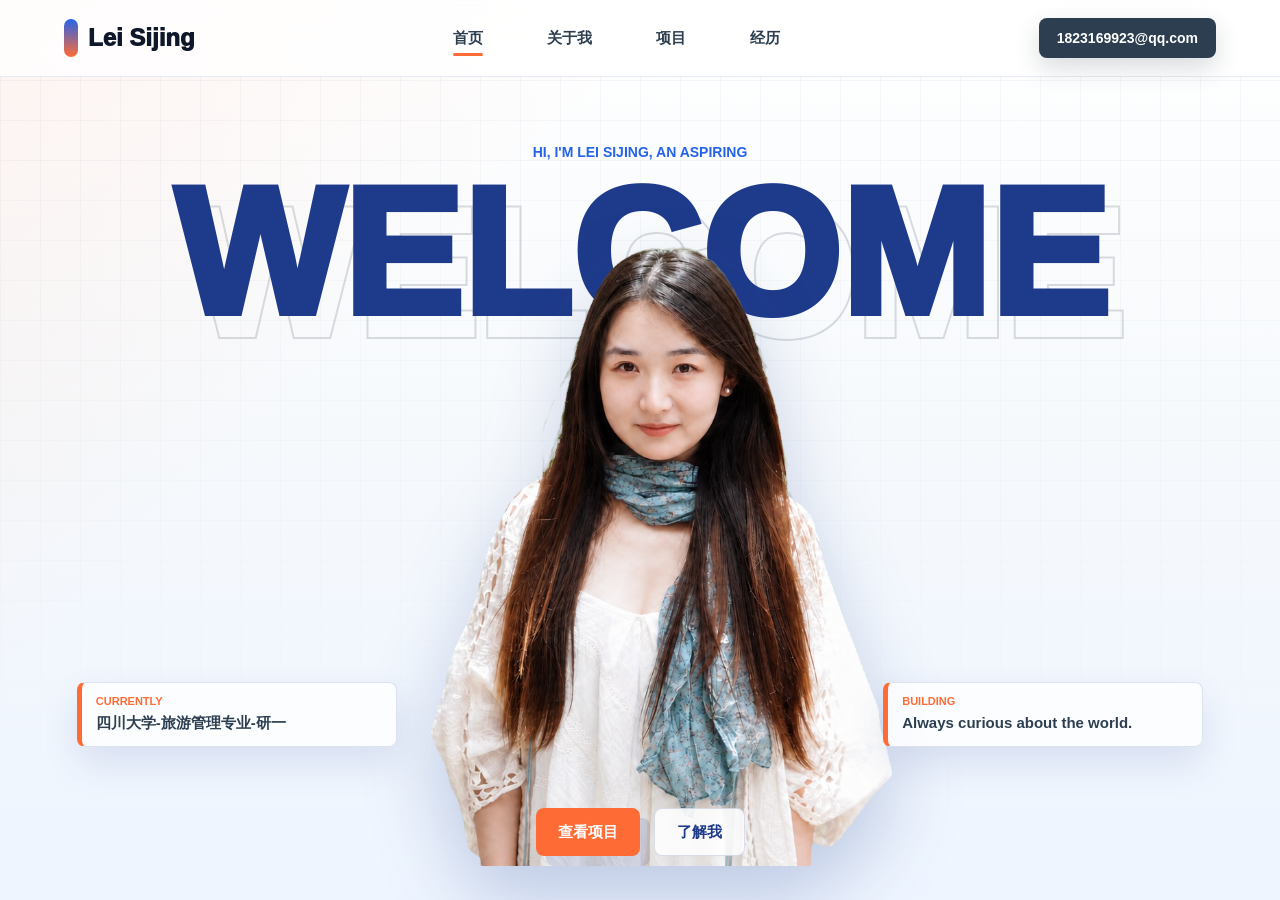
==== commit 35b601cd: "0709更新" ====
--- a/index.html
+++ b/index.html
@@ -18,10 +18,10 @@
         <span>Lei Sijing</span>
       </a>
       <nav class="nav-links" aria-label="页面导航">
-        <a href="#home">Home</a>
-        <a href="#about">About</a>
-        <a href="#projects">Projects</a>
-        <a href="#experience">Experience</a>
+        <a href="#home">首页</a>
+        <a href="#about">关于我</a>
+        <a href="#projects">项目</a>
+        <a href="#experience">经历</a>
       </nav>
       <a class="mail-link" href="mailto:1823169923@qq.com">1823169923@qq.com</a>
     </header>
@@ -29,9 +29,7 @@
     <main class="snap-page">
       <section class="panel hero-panel" id="home" aria-labelledby="hero-title">
         <p class="hero-kicker">Hi, I'm Lei Sijing, an aspiring</p>
-        <h1 id="hero-title" class="hero-word">
-          <span>WEL</span><span>COME</span>
-        </h1>
+        <h1 id="hero-title" class="hero-word">WELCOME</h1>
         <img
           class="hero-portrait"
           src="./assets/lei-sijing-portrait.png"
@@ -40,11 +38,11 @@
         <div class="hero-meta">
           <div>
             <span>Currently</span>
-            <strong>四川大学旅游管理研究生 · 产品经理方向</strong>
+            <strong>四川大学-旅游管理专业-研一</strong>
           </div>
           <div>
             <span>Building</span>
-            <strong>儿童英语学习游戏与个人作品集</strong>
+            <strong>Always curious about the world.</strong>
           </div>
         </div>
         <div class="hero-actions">
@@ -67,7 +65,7 @@
 
         <div class="about-copy">
           <p class="section-mark">/ About me</p>
-          <h2 id="about-title">产品、学习体验、用户需求，都是把想法落地的方法。</h2>
+          <h2 id="about-title">个人简介</h2>
           <dl class="info-grid">
             <div>
               <dt>姓名</dt>
@@ -82,8 +80,8 @@
               <dd>产品经理</dd>
             </div>
             <div>
-              <dt>方向</dt>
-              <dd>教育游戏 / 文旅体验 / 用户增长</dd>
+              <dt>联系方式</dt>
+              <dd>18880417317</dd>
             </div>
           </dl>
           <div class="education-row">
--- a/styles.css
+++ b/styles.css
@@ -1,13 +1,16 @@
 :root {
-  --ink: #101827;
-  --muted: #627086;
-  --blue: #1769ff;
-  --blue-2: #5bb7ff;
-  --blue-3: #eaf5ff;
-  --line: rgba(23, 105, 255, 0.16);
-  --paper: #f7fbff;
+  --ink: #0f172a;
+  --muted: #64748b;
+  --deep-blue: #1e3a8a;
+  --steel-blue: #2c3e50;
+  --bright-blue: #2563eb;
+  --soft-blue: #eaf3ff;
+  --ice: #f6f9fc;
+  --orange: #ff6b35;
+  --amber: #f59e0b;
   --white: #ffffff;
-  --shadow: 0 24px 70px rgba(25, 82, 160, 0.14);
+  --line: rgba(30, 58, 138, 0.16);
+  --shadow: 0 24px 70px rgba(30, 58, 138, 0.14);
 }
 
 * {
@@ -23,9 +26,8 @@
   min-height: 100vh;
   color: var(--ink);
   background:
-    radial-gradient(circle at 18% 12%, rgba(91, 183, 255, 0.18), transparent 28%),
-    radial-gradient(circle at 86% 20%, rgba(23, 105, 255, 0.11), transparent 24%),
-    linear-gradient(180deg, #ffffff 0%, #f4f9ff 54%, #eef7ff 100%);
+    linear-gradient(135deg, rgba(255, 107, 53, 0.07), transparent 32%),
+    linear-gradient(180deg, #ffffff 0%, var(--ice) 48%, #eef5ff 100%);
   font-family: "Inter", "Microsoft YaHei", "PingFang SC", "Segoe UI", Arial, sans-serif;
 }
 
@@ -35,9 +37,9 @@
   z-index: -1;
   content: "";
   background-image:
-    linear-gradient(rgba(19, 51, 92, 0.055) 1px, transparent 1px),
-    linear-gradient(90deg, rgba(19, 51, 92, 0.055) 1px, transparent 1px);
-  background-size: 38px 38px;
+    linear-gradient(rgba(30, 58, 138, 0.055) 1px, transparent 1px),
+    linear-gradient(90deg, rgba(30, 58, 138, 0.055) 1px, transparent 1px);
+  background-size: 40px 40px;
   mask-image: linear-gradient(to bottom, rgba(0, 0, 0, 0.78), transparent 88%);
 }
 
@@ -58,12 +60,12 @@
   left: 0;
   z-index: 30;
   display: grid;
-  grid-template-columns: 1fr auto 1fr;
+  grid-template-columns: auto 1fr auto;
   align-items: center;
-  gap: 22px;
+  gap: 24px;
   padding: 18px clamp(20px, 5vw, 72px);
-  background: rgba(255, 255, 255, 0.72);
-  border-bottom: 1px solid rgba(23, 105, 255, 0.09);
+  background: rgba(255, 255, 255, 0.78);
+  border-bottom: 1px solid rgba(30, 58, 138, 0.1);
   backdrop-filter: blur(20px);
 }
 
@@ -75,6 +77,7 @@
 
 .brand {
   gap: 10px;
+  color: var(--ink);
   font-size: 24px;
   font-weight: 950;
 }
@@ -82,24 +85,50 @@
 .brand-dot {
   width: 14px;
   height: 38px;
-  background: linear-gradient(180deg, var(--blue-2), var(--blue));
+  background: linear-gradient(180deg, var(--bright-blue), var(--orange));
   border-radius: 99px;
 }
 
 .nav-links {
-  gap: clamp(18px, 4vw, 46px);
-  color: #26364a;
+  justify-content: center;
+  gap: clamp(24px, 5vw, 72px);
+  color: var(--steel-blue);
   font-size: 15px;
-  font-weight: 750;
+  font-weight: 850;
+}
+
+.nav-links a {
+  position: relative;
+  padding: 8px 0;
+}
+
+.nav-links a::after {
+  position: absolute;
+  right: 0;
+  bottom: 0;
+  left: 0;
+  height: 3px;
+  content: "";
+  background: var(--orange);
+  border-radius: 99px;
+  opacity: 0;
+  transform: scaleX(0.4);
+  transition: opacity 180ms ease, transform 180ms ease;
+}
+
+.nav-links a.is-active::after,
+.nav-links a:hover::after {
+  opacity: 1;
+  transform: scaleX(1);
 }
 
 .mail-link {
   justify-self: end;
   padding: 12px 18px;
   color: #fff;
-  background: var(--ink);
+  background: var(--steel-blue);
   border-radius: 8px;
-  box-shadow: 0 10px 24px rgba(16, 24, 39, 0.18);
+  box-shadow: 0 10px 24px rgba(44, 62, 80, 0.18);
   font-size: 14px;
   font-weight: 850;
 }
@@ -119,83 +148,104 @@
 .hero-panel {
   position: relative;
   display: grid;
-  align-content: center;
+  align-content: start;
   justify-items: center;
   overflow: hidden;
+  padding-top: clamp(132px, 16vh, 170px);
   text-align: center;
 }
 
 .hero-kicker,
 .section-mark {
   margin: 0 0 14px;
-  color: var(--blue);
+  color: var(--bright-blue);
   font-size: 14px;
   font-weight: 900;
-  letter-spacing: 0.08em;
+  letter-spacing: 0;
   text-transform: uppercase;
 }
 
 .hero-word {
-  display: grid;
-  gap: 8px;
+  position: relative;
+  z-index: 1;
   margin: 0;
-  color: #121722;
-  font-size: clamp(76px, 16vw, 210px);
+  color: var(--deep-blue);
+  font-size: clamp(62px, 14vw, 190px);
   font-weight: 1000;
-  line-height: 0.78;
+  line-height: 0.9;
   letter-spacing: 0;
-}
-
-.hero-word span:last-child {
+  white-space: nowrap;
+}
+
+.hero-word::after {
+  position: absolute;
+  right: -0.08em;
+  bottom: -0.12em;
+  content: "WELCOME";
   color: transparent;
-  -webkit-text-stroke: 2px rgba(18, 23, 34, 0.26);
+  -webkit-text-stroke: 2px rgba(44, 62, 80, 0.17);
+  z-index: -1;
 }
 
 .hero-portrait {
   position: absolute;
-  bottom: 2vh;
+  bottom: 34px;
   left: 50%;
   z-index: 2;
-  width: min(42vw, 560px);
-  max-height: 70vh;
+  width: min(150vw, 1180px);
+  max-width: none;
+  max-height: 78vh;
   object-fit: contain;
-  filter: drop-shadow(0 30px 32px rgba(23, 71, 126, 0.22));
+  filter: drop-shadow(0 32px 38px rgba(30, 58, 138, 0.24));
   transform: translateX(-50%);
 }
 
 .hero-meta {
-  position: relative;
-  z-index: 3;
-  display: grid;
-  grid-template-columns: repeat(2, minmax(220px, 1fr));
-  gap: clamp(20px, 32vw, 520px);
-  width: min(1120px, 100%);
-  margin-top: 8px;
+  position: absolute;
+  right: clamp(18px, 6vw, 78px);
+  bottom: clamp(128px, 17vh, 182px);
+  left: clamp(18px, 6vw, 78px);
+  z-index: 4;
+  display: flex;
+  justify-content: space-between;
+  gap: 16px;
+  pointer-events: none;
+}
+
+.hero-meta div {
+  width: min(320px, 42vw);
+  padding: 12px 14px;
   text-align: left;
+  background: rgba(255, 255, 255, 0.78);
+  border: 1px solid rgba(30, 58, 138, 0.14);
+  border-left: 5px solid var(--orange);
+  border-radius: 8px;
+  box-shadow: 0 16px 36px rgba(30, 58, 138, 0.12);
+  backdrop-filter: blur(12px);
 }
 
 .hero-meta span {
   display: block;
-  margin-bottom: 7px;
-  color: #8a97aa;
+  margin-bottom: 5px;
+  color: var(--orange);
   font-size: 11px;
   font-weight: 900;
-  letter-spacing: 0.16em;
+  letter-spacing: 0;
   text-transform: uppercase;
 }
 
 .hero-meta strong {
-  color: #334155;
+  color: var(--steel-blue);
   font-size: 15px;
-  line-height: 1.6;
+  line-height: 1.45;
 }
 
 .hero-actions {
-  position: relative;
-  z-index: 4;
+  position: absolute;
+  bottom: 44px;
+  z-index: 5;
   display: flex;
   gap: 14px;
-  margin-top: 34px;
 }
 
 .primary-link,
@@ -215,13 +265,13 @@
 .primary-link,
 .project-link {
   color: #fff;
-  background: var(--ink);
-  box-shadow: 10px 10px 0 rgba(23, 105, 255, 0.18);
+  background: var(--orange);
+  box-shadow: 10px 10px 0 rgba(30, 58, 138, 0.14);
 }
 
 .secondary-link {
-  color: var(--ink);
-  background: rgba(255, 255, 255, 0.82);
+  color: var(--deep-blue);
+  background: rgba(255, 255, 255, 0.86);
   border: 1px solid var(--line);
 }
 
@@ -229,7 +279,7 @@
 .secondary-link:hover,
 .project-link:hover {
   transform: translateY(-3px);
-  box-shadow: 12px 12px 0 rgba(91, 183, 255, 0.24);
+  box-shadow: 12px 12px 0 rgba(255, 107, 53, 0.18);
 }
 
 .about-panel {
@@ -249,10 +299,10 @@
   z-index: 2;
   width: 32px;
   height: 96px;
-  background: linear-gradient(180deg, #0d2b57, #1769ff);
+  background: linear-gradient(180deg, var(--deep-blue), var(--orange));
   border: 5px solid #fff;
   border-radius: 99px;
-  box-shadow: 0 20px 42px rgba(23, 105, 255, 0.24);
+  box-shadow: 0 20px 42px rgba(30, 58, 138, 0.22);
 }
 
 .id-card {
@@ -260,9 +310,9 @@
   margin: -12px 0 0;
   padding: 18px 18px 24px;
   background:
-    linear-gradient(180deg, rgba(255, 255, 255, 0.94), rgba(237, 247, 255, 0.9)),
-    repeating-linear-gradient(90deg, rgba(23,105,255,0.04) 0 1px, transparent 1px 22px);
-  border: 1px solid rgba(23, 105, 255, 0.16);
+    linear-gradient(180deg, rgba(255, 255, 255, 0.96), rgba(238, 245, 255, 0.92)),
+    repeating-linear-gradient(90deg, rgba(30, 58, 138, 0.04) 0 1px, transparent 1px 22px);
+  border: 1px solid rgba(30, 58, 138, 0.16);
   border-radius: 18px;
   box-shadow: var(--shadow);
   transform: rotate(-2deg);
@@ -284,6 +334,7 @@
 }
 
 .id-card strong {
+  color: var(--deep-blue);
   font-size: 34px;
   font-weight: 1000;
 }
@@ -295,65 +346,97 @@
   font-style: italic;
 }
 
+.about-copy {
+  font-family: "STKaiti", "KaiTi", "FangSong", "Microsoft YaHei", serif;
+}
+
 .about-copy h2,
 .section-heading h2 {
-  margin: 0 0 26px;
-  font-size: clamp(38px, 5.4vw, 78px);
-  line-height: 1.08;
+  margin: 0 0 24px;
+  color: var(--steel-blue);
+  font-size: clamp(34px, 5vw, 66px);
+  line-height: 1.12;
   letter-spacing: 0;
 }
 
+.about-copy h2 {
+  color: var(--deep-blue);
+  font-weight: 800;
+}
+
 .info-grid {
   display: grid;
   grid-template-columns: repeat(2, minmax(0, 1fr));
-  gap: 14px;
-  margin: 0 0 26px;
-}
-
-.info-grid div,
-.education-row article,
-.experience-grid article {
-  padding: 20px;
-  background: rgba(255, 255, 255, 0.76);
+  gap: 0;
+  margin: 0 0 18px;
+  padding: 14px;
+  background: rgba(255, 255, 255, 0.82);
   border: 1px solid var(--line);
-  border-radius: 10px;
-  box-shadow: 0 14px 34px rgba(23, 105, 255, 0.08);
+  border-left: 6px solid var(--orange);
+  border-radius: 12px;
+  box-shadow: 0 16px 40px rgba(30, 58, 138, 0.1);
+}
+
+.info-grid div {
+  min-height: 72px;
+  padding: 10px 14px;
+}
+
+.info-grid div:nth-child(odd) {
+  border-right: 1px solid rgba(30, 58, 138, 0.1);
+}
+
+.info-grid div:nth-child(n + 3) {
+  border-top: 1px solid rgba(30, 58, 138, 0.1);
 }
 
 .info-grid dt {
-  margin-bottom: 7px;
+  margin-bottom: 5px;
   color: var(--muted);
-  font-size: 13px;
-  font-weight: 900;
+  font-size: 14px;
+  font-weight: 800;
 }
 
 .info-grid dd {
   margin: 0;
-  font-size: 20px;
-  font-weight: 950;
+  color: var(--ink);
+  font-size: 22px;
+  font-weight: 900;
 }
 
 .education-row {
   display: grid;
   grid-template-columns: repeat(2, minmax(0, 1fr));
-  gap: 14px;
-  padding-top: 24px;
-  border-top: 1px solid rgba(23, 105, 255, 0.12);
+  gap: 0;
+  padding: 14px;
+  background: rgba(255, 255, 255, 0.82);
+  border: 1px solid var(--line);
+  border-radius: 12px;
+  box-shadow: 0 16px 40px rgba(30, 58, 138, 0.08);
+}
+
+.education-row article {
+  padding: 14px 16px;
+}
+
+.education-row article + article {
+  border-left: 1px solid rgba(30, 58, 138, 0.1);
 }
 
 .education-row span,
 .experience-grid span {
-  color: var(--blue);
+  color: var(--orange);
   font-size: 12px;
   font-weight: 950;
-  letter-spacing: 0.08em;
+  letter-spacing: 0;
   text-transform: uppercase;
 }
 
 .education-row strong {
   display: block;
   margin: 8px 0 5px;
-  font-size: 21px;
+  color: var(--deep-blue);
+  font-size: 22px;
 }
 
 .education-row p,
@@ -387,7 +470,7 @@
   grid-template-columns: minmax(240px, 0.78fr) minmax(0, 1fr);
   min-height: 410px;
   overflow: hidden;
-  background: rgba(255, 255, 255, 0.86);
+  background: rgba(255, 255, 255, 0.88);
   border: 1px solid var(--line);
   border-radius: 18px;
   box-shadow: var(--shadow);
@@ -398,15 +481,17 @@
   display: grid;
   place-items: center;
   overflow: hidden;
-  background: linear-gradient(150deg, #e8f6ff, #ffffff 58%, #d9edff);
+  background:
+    linear-gradient(150deg, #eaf3ff, #ffffff 58%, #fff2ec);
 }
 
 .project-media::before {
   position: absolute;
   inset: 12%;
   content: "";
-  background: radial-gradient(circle, rgba(23, 105, 255, 0.18), transparent 62%);
-  border-radius: 50%;
+  background: linear-gradient(135deg, rgba(30, 58, 138, 0.16), rgba(255, 107, 53, 0.16));
+  border-radius: 26px;
+  transform: rotate(-6deg);
   animation: floatGlow 4.8s ease-in-out infinite;
 }
 
@@ -415,7 +500,7 @@
   z-index: 1;
   width: min(84%, 360px);
   border-radius: 26px;
-  box-shadow: 0 20px 50px rgba(23, 105, 255, 0.22);
+  box-shadow: 0 20px 50px rgba(30, 58, 138, 0.18);
   animation: iconFloat 4.2s ease-in-out infinite;
 }
 
@@ -432,16 +517,17 @@
 
 .project-kicker {
   margin: 0 0 12px;
-  color: var(--blue);
+  color: var(--orange);
   font-size: 13px;
   font-weight: 1000;
-  letter-spacing: 0.14em;
+  letter-spacing: 0;
   text-transform: uppercase;
 }
 
 .project-body h3,
 .experience-grid h3 {
   margin: 0 0 14px;
+  color: var(--steel-blue);
   font-size: clamp(28px, 3vw, 44px);
   line-height: 1.1;
 }
@@ -457,9 +543,9 @@
 
 .feature-list li {
   padding: 8px 11px;
-  color: #1452c4;
-  background: #eef7ff;
-  border: 1px solid rgba(23, 105, 255, 0.2);
+  color: var(--deep-blue);
+  background: #fff4ec;
+  border: 1px solid rgba(255, 107, 53, 0.24);
   border-radius: 999px;
   font-size: 13px;
   font-weight: 900;
@@ -475,14 +561,22 @@
   gap: 18px;
 }
 
+.experience-grid article {
+  padding: 20px;
+  background: rgba(255, 255, 255, 0.82);
+  border: 1px solid var(--line);
+  border-radius: 10px;
+  box-shadow: 0 14px 34px rgba(30, 58, 138, 0.08);
+}
+
 @keyframes iconFloat {
   0%, 100% { transform: translateY(0) rotate(-1deg); }
   50% { transform: translateY(-12px) rotate(1.5deg); }
 }
 
 @keyframes floatGlow {
-  0%, 100% { transform: scale(0.94); opacity: 0.72; }
-  50% { transform: scale(1.08); opacity: 1; }
+  0%, 100% { transform: rotate(-6deg) scale(0.94); opacity: 0.72; }
+  50% { transform: rotate(-6deg) scale(1.08); opacity: 1; }
 }
 
 @media (max-width: 1080px) {
@@ -510,58 +604,157 @@
     scroll-snap-type: none;
   }
 
-  .panel {
-    min-height: auto;
-    padding: 142px 18px 58px;
-  }
-
-  .hero-panel {
-    min-height: 100vh;
-  }
-
-  .hero-word {
-    font-size: clamp(70px, 22vw, 116px);
-  }
-
-  .hero-portrait {
-    width: min(76vw, 360px);
-    bottom: 10vh;
-  }
-
-  .hero-meta {
-    grid-template-columns: 1fr;
-    gap: 12px;
-    margin-top: 36vh;
-    text-align: center;
-  }
-
-  .hero-actions {
-    flex-wrap: wrap;
-    justify-content: center;
+  .site-header {
+    padding: 16px 20px;
+  }
+
+  .brand {
+    font-size: 24px;
   }
 
   .nav-links {
     width: 100%;
     justify-content: space-between;
     gap: 8px;
-    font-size: 13px;
+    font-size: 14px;
   }
 
   .mail-link {
     display: none;
   }
 
-  .info-grid,
+  .panel {
+    min-height: auto;
+    padding: 132px 18px 58px;
+  }
+
+  .hero-panel {
+    min-height: 100svh;
+    padding-top: 160px;
+  }
+
+  .hero-word {
+    font-size: clamp(56px, 17vw, 96px);
+  }
+
+  .hero-portrait {
+    bottom: 72px;
+    width: min(150vw, 760px);
+    max-height: 68vh;
+  }
+
+  .hero-meta {
+    right: 18px;
+    bottom: 132px;
+    left: 18px;
+    display: grid;
+    grid-template-columns: 1fr;
+    gap: 8px;
+  }
+
+  .hero-meta div {
+    width: min(430px, 100%);
+    margin: 0 auto;
+    padding: 9px 12px;
+    text-align: center;
+  }
+
+  .hero-meta strong {
+    font-size: 13px;
+  }
+
+  .hero-actions {
+    right: 18px;
+    bottom: 28px;
+    left: 18px;
+    justify-content: center;
+    flex-wrap: wrap;
+  }
+
+  .primary-link,
+  .secondary-link,
+  .project-link {
+    min-height: 44px;
+    padding: 10px 18px;
+  }
+
+  .about-copy h2,
+  .section-heading h2 {
+    font-size: clamp(36px, 12vw, 58px);
+  }
+
+  .about-panel {
+    gap: 24px;
+  }
+
+  .clip {
+    height: 82px;
+  }
+
+  .id-card {
+    width: min(300px, 76vw);
+    padding: 14px 14px 18px;
+  }
+
+  .id-card figcaption {
+    margin-top: 12px;
+  }
+
+  .id-card strong {
+    font-size: 28px;
+  }
+
+  .info-grid {
+    grid-template-columns: 1fr 1fr;
+    padding: 10px;
+  }
+
+  .info-grid div {
+    min-height: 62px;
+    padding: 9px 10px;
+  }
+
+  .info-grid dd {
+    font-size: 18px;
+  }
+
   .education-row {
     grid-template-columns: 1fr;
   }
 
+  .education-row article + article {
+    border-top: 1px solid rgba(30, 58, 138, 0.1);
+    border-left: 0;
+  }
+
   .project-card {
     grid-template-columns: 1fr;
   }
 
   .project-media {
     min-height: 280px;
+  }
+}
+
+@media (max-width: 420px) {
+  .hero-meta {
+    bottom: 118px;
+  }
+
+  .hero-actions {
+    bottom: 22px;
+  }
+
+  .info-grid {
+    grid-template-columns: 1fr;
+  }
+
+  .info-grid div:nth-child(odd) {
+    border-right: 0;
+  }
+
+  .info-grid div + div {
+    border-top: 1px solid rgba(30, 58, 138, 0.1);
   }
 }
 
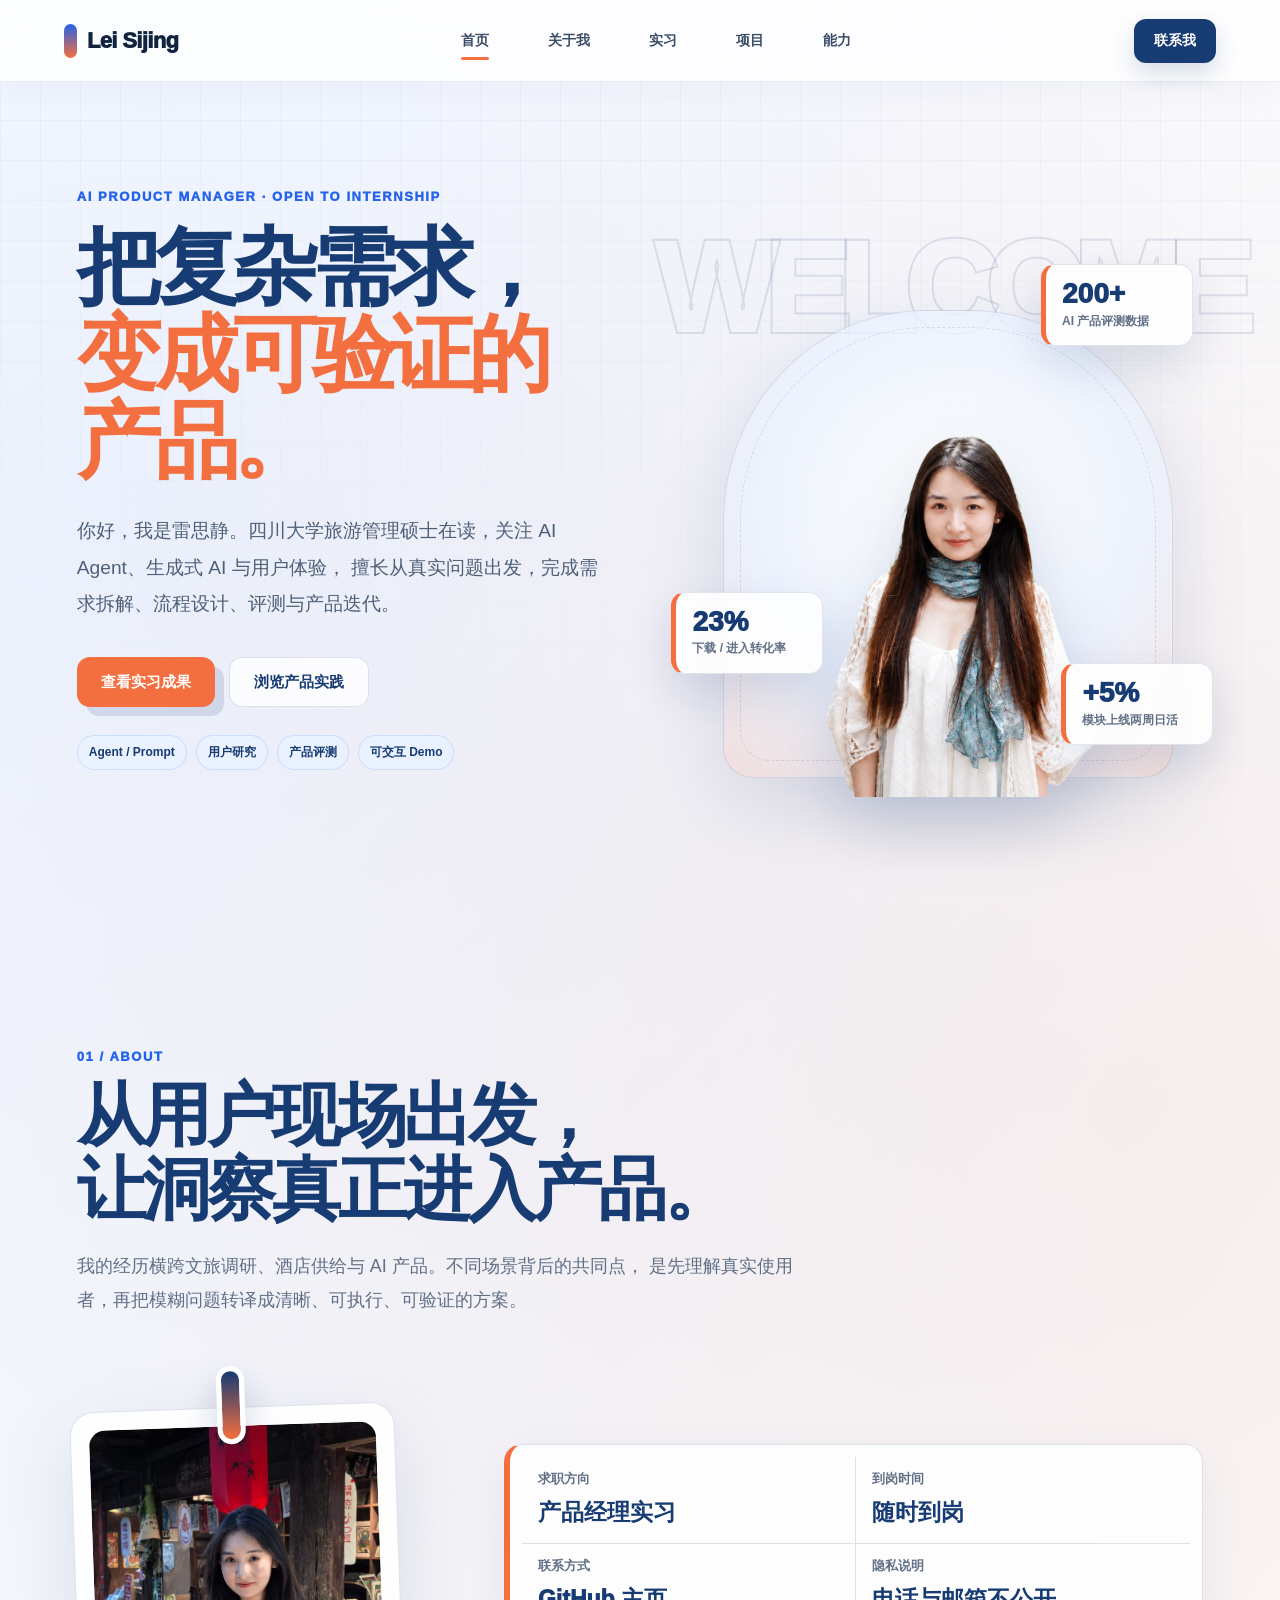
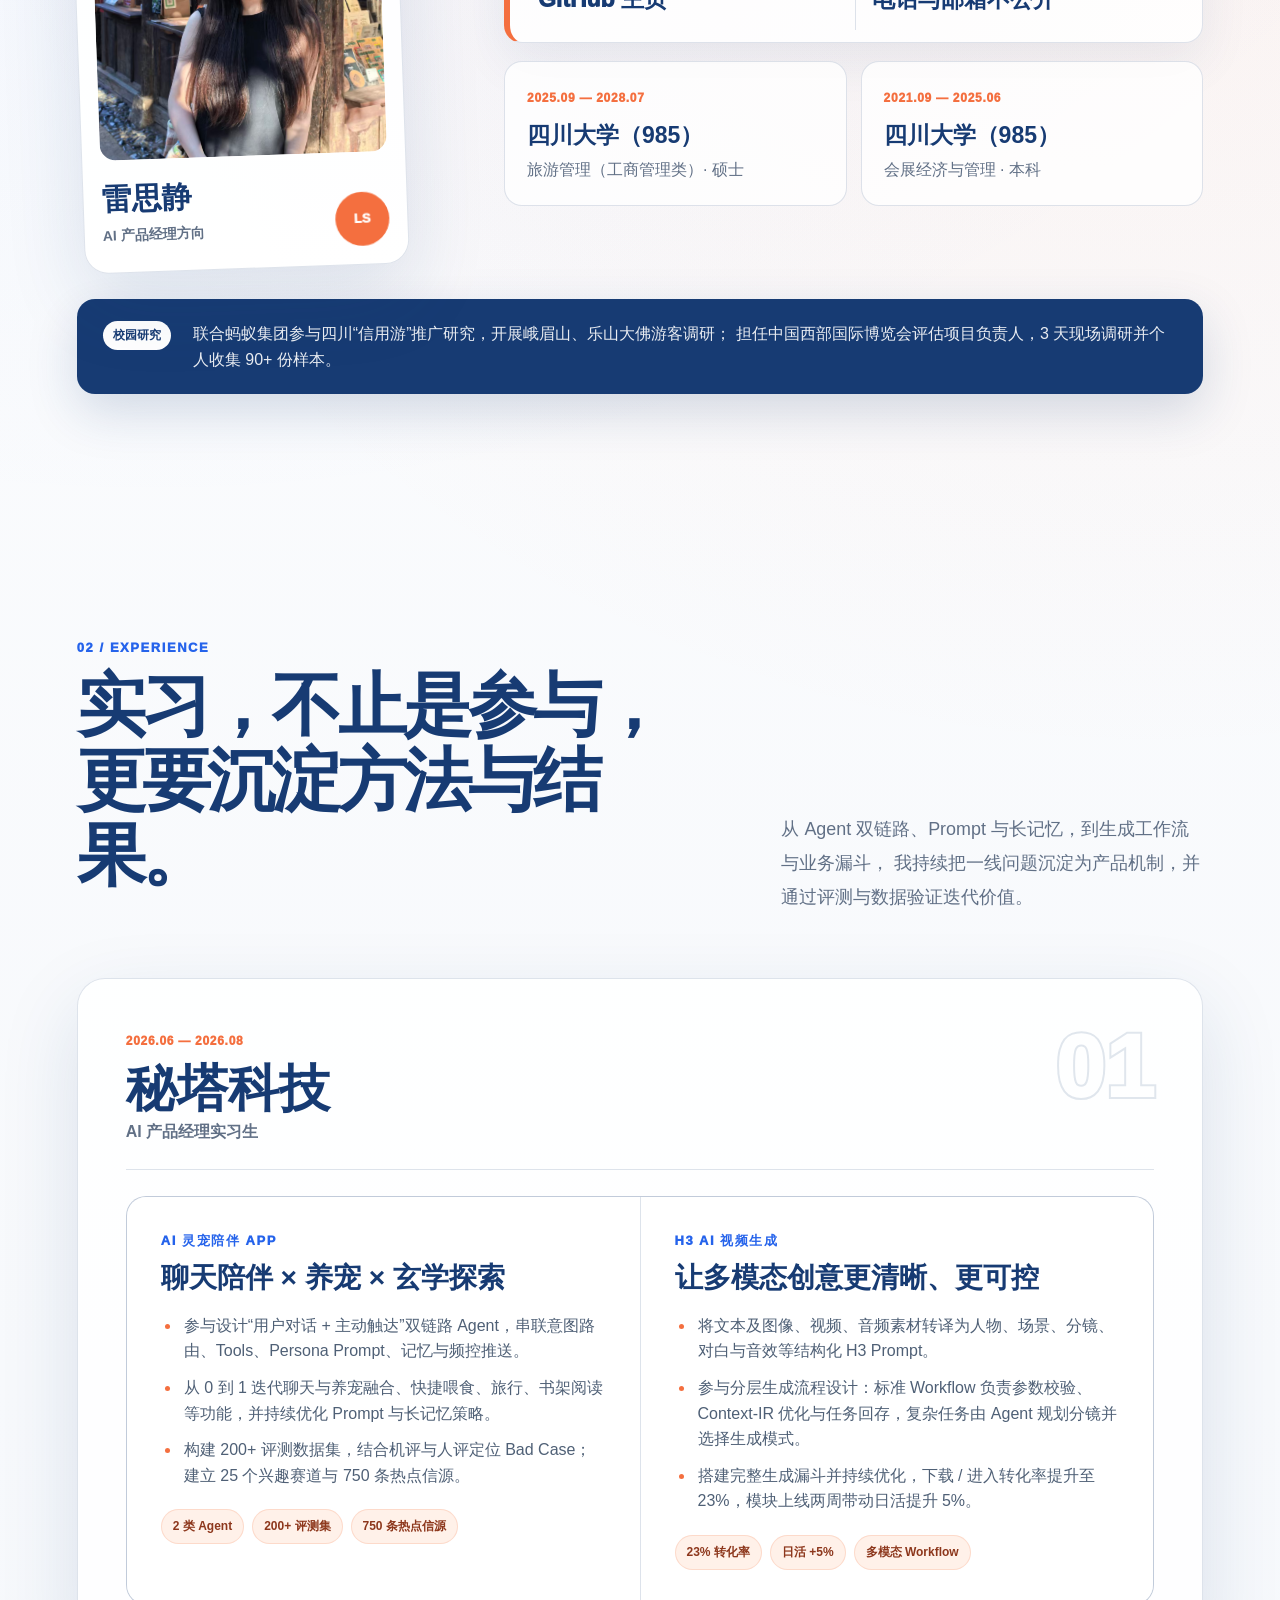
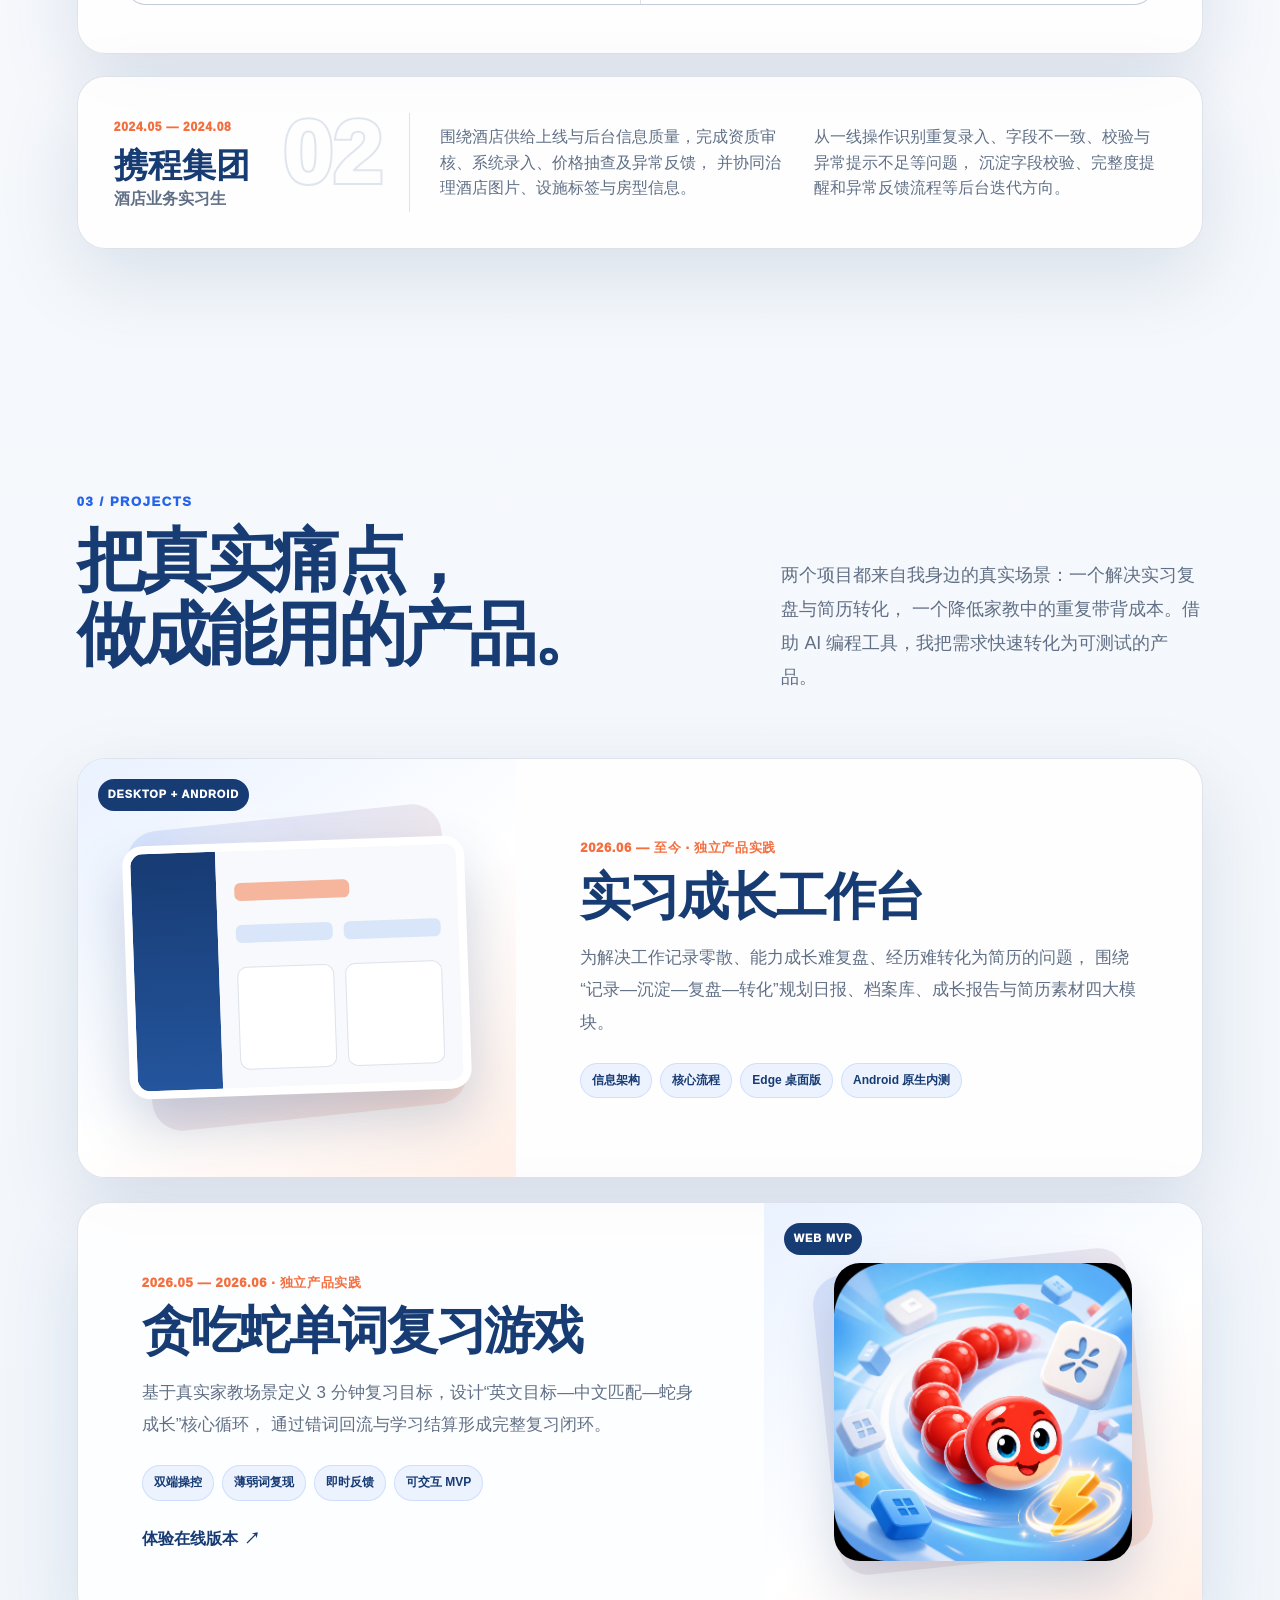
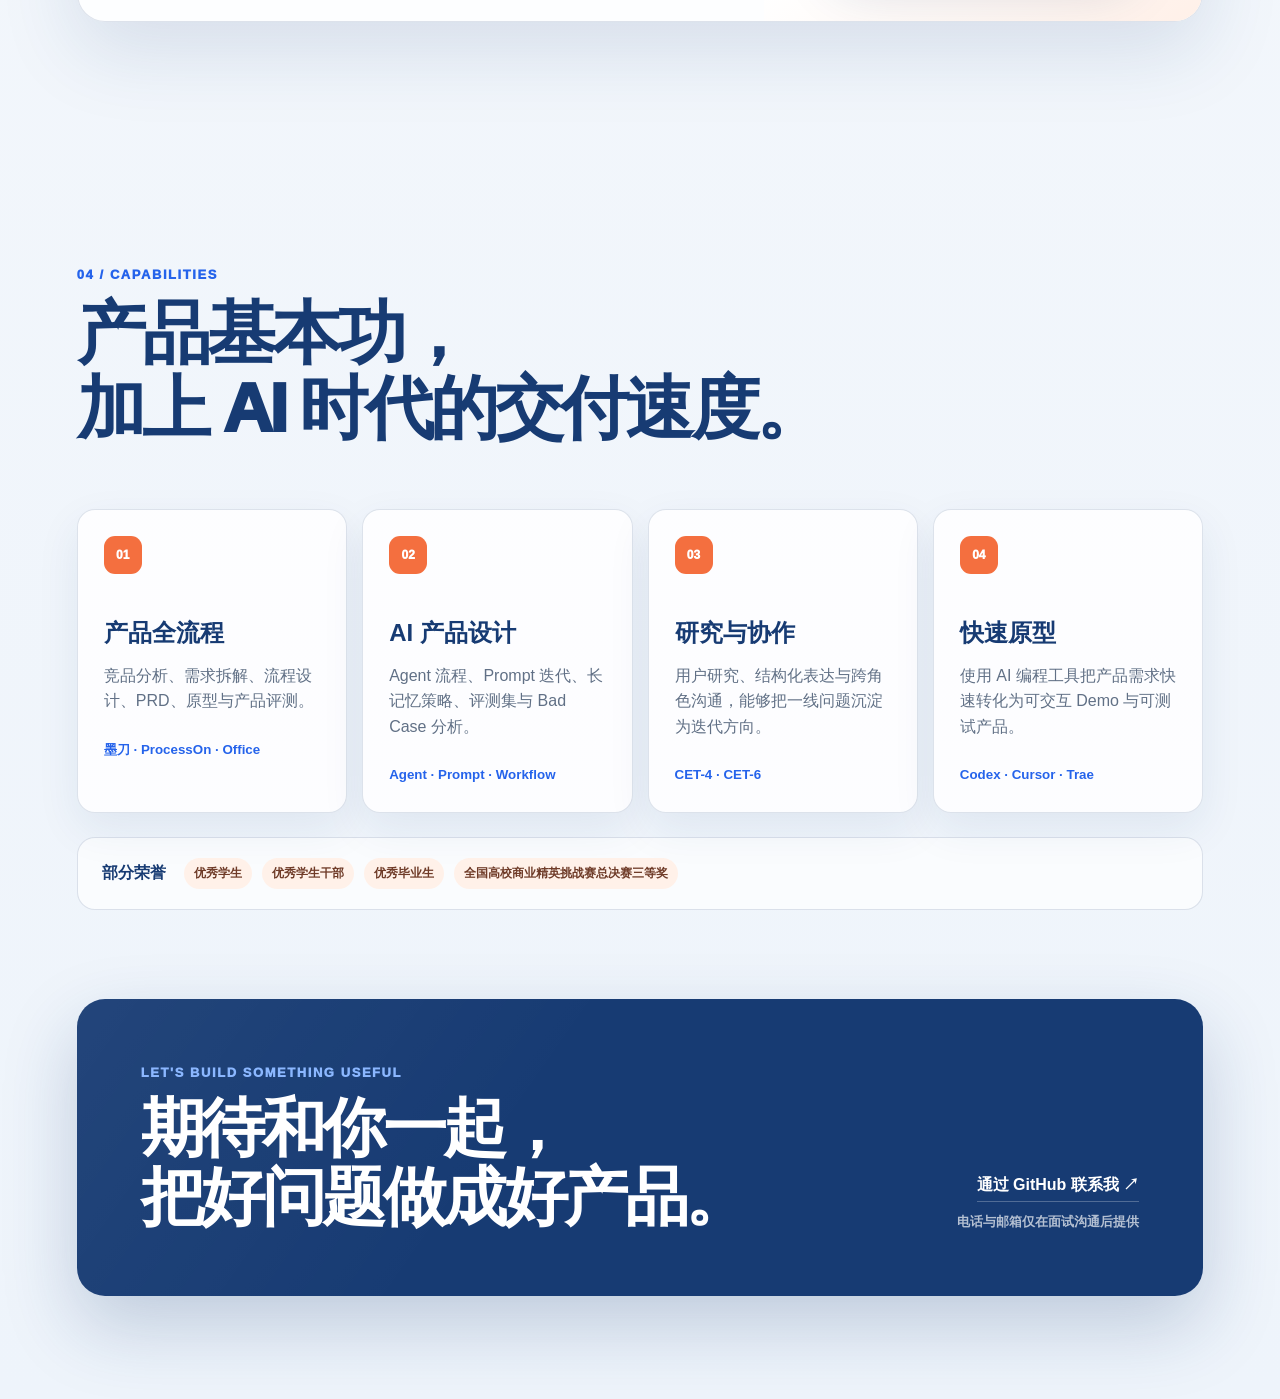
==== commit 3b6c9aad: "Update portfolio from latest resume with private contact details" ====
--- a/index.html
+++ b/index.html
@@ -1,174 +1,336 @@
-<!doctype html>
-<html lang="zh-CN">
-  <head>
-    <meta charset="UTF-8" />
-    <meta name="viewport" content="width=device-width, initial-scale=1.0" />
-    <meta
-      name="description"
-      content="雷思静个人作品集：产品经理方向、教育背景、实习经历预留与单词地牢、单词贪吃蛇游戏作品。"
-    />
-    <title>雷思静个人作品集</title>
-    <link rel="icon" href="./assets/favicon.svg" type="image/svg+xml" />
-    <link rel="stylesheet" href="./styles.css" />
-  </head>
-  <body>
-    <header class="site-header" aria-label="主导航">
-      <a class="brand" href="#home" aria-label="返回首页">
-        <span class="brand-dot"></span>
-        <span>Lei Sijing</span>
-      </a>
-      <nav class="nav-links" aria-label="页面导航">
-        <a href="#home">首页</a>
-        <a href="#about">关于我</a>
-        <a href="#projects">项目</a>
-        <a href="#experience">经历</a>
-      </nav>
-      <a class="mail-link" href="mailto:1823169923@qq.com">1823169923@qq.com</a>
-    </header>
-
-    <main class="snap-page">
-      <section class="panel hero-panel" id="home" aria-labelledby="hero-title">
-        <p class="hero-kicker">Hi, I'm Lei Sijing, an aspiring</p>
-        <h1 id="hero-title" class="hero-word">WELCOME</h1>
-        <img
-          class="hero-portrait"
-          src="./assets/lei-sijing-portrait.png"
-          alt="雷思静人物照片"
-        />
-        <div class="hero-meta">
-          <div>
-            <span>Currently</span>
-            <strong>四川大学-旅游管理专业-研一</strong>
-          </div>
-          <div>
-            <span>Building</span>
-            <strong>Always curious about the world.</strong>
-          </div>
-        </div>
-        <div class="hero-actions">
-          <a class="primary-link" href="#projects">查看项目</a>
-          <a class="secondary-link" href="#about">了解我</a>
-        </div>
-      </section>
-
-      <section class="panel about-panel" id="about" aria-labelledby="about-title">
-        <div class="lanyard-card" aria-label="照片挂牌">
-          <span class="clip"></span>
-          <figure class="id-card">
-            <img src="./assets/about-photo.jpg" alt="雷思静照片挂牌" />
-            <figcaption>
-              <strong>雷思静</strong>
-              <span>Lei Sijing</span>
-            </figcaption>
-          </figure>
-        </div>
-
-        <div class="about-copy">
-          <p class="section-mark">/ About me</p>
-          <h2 id="about-title">个人简介</h2>
-          <dl class="info-grid">
-            <div>
-              <dt>姓名</dt>
-              <dd>雷思静</dd>
-            </div>
-            <div>
-              <dt>年龄</dt>
-              <dd>24</dd>
-            </div>
-            <div>
-              <dt>求职岗位</dt>
-              <dd>产品经理</dd>
-            </div>
-            <div>
-              <dt>联系方式</dt>
-              <dd>18880417317</dd>
-            </div>
-          </dl>
-          <div class="education-row">
-            <article>
-              <span>2021 - 2025</span>
-              <strong>四川大学</strong>
-              <p>会展经济与管理专业本科</p>
-            </article>
-            <article>
-              <span>2025 - 2028</span>
-              <strong>四川大学</strong>
-              <p>旅游管理专业研究生</p>
-            </article>
-          </div>
-        </div>
-      </section>
-
-      <section class="panel project-panel" id="projects" aria-labelledby="project-title">
-        <div class="section-heading">
-          <p class="section-mark">/ Projects</p>
-          <h2 id="project-title">我都自己尝试手搓了些什么？</h2>
-          <p>两个小游戏都围绕“单词学习”展开，一个偏即时操作和发音记忆，一个偏探索闯关和复习反馈。</p>
-        </div>
-
-        <div class="project-grid" aria-label="作品列表">
-          <article class="project-card snake-project">
-            <a class="project-media" href="./games/word-snake/" aria-label="进入单词贪吃蛇">
-              <img src="./assets/project-snake.png" alt="单词贪吃蛇 Q 版图标" />
-            </a>
-            <div class="project-body">
-              <p class="project-kicker">Word Snake</p>
-              <h3>单词贪吃蛇</h3>
-              <p>看英文、吃中文，躲避其他蛇，并用加速、护盾等随机道具完成 3 分钟挑战。</p>
-              <ul class="feature-list">
-                <li>横屏手机游戏</li>
-                <li>英式读音反馈</li>
-                <li>可复制复习结果</li>
-              </ul>
-              <a class="project-link" href="./games/word-snake/">进入游戏</a>
-            </div>
-          </article>
-
-          <article class="project-card dungeon-project">
-            <a class="project-media" href="./games/word-dungeon/" aria-label="进入单词地牢">
-              <img src="./assets/project-dungeon.png" alt="单词地牢 Q 版图标" />
-            </a>
-            <div class="project-body">
-              <p class="project-kicker">Word Dungeon</p>
-              <h3>单词地牢</h3>
-              <p>直接进入儿童端，通过寻找中文线索、击中英文怪物完成地牢式单词复习。</p>
-              <ul class="feature-list">
-                <li>横屏闯关体验</li>
-                <li>词义匹配反馈</li>
-                <li>可复制复习结果</li>
-              </ul>
-              <a class="project-link" href="./games/word-dungeon/">进入游戏</a>
-            </div>
-          </article>
-        </div>
-      </section>
-
-      <section class="panel experience-panel" id="experience" aria-labelledby="experience-title">
-        <div class="section-heading">
-          <p class="section-mark">/ Experience</p>
-          <h2 id="experience-title">实习经历</h2>
-          <p>这里预留后续补充：公司、岗位、时间、职责、产出与项目指标。</p>
-        </div>
-        <div class="experience-grid">
-          <article>
-            <span>01</span>
-            <h3>实习经历待补充</h3>
-            <p>可填写产品、运营、文旅或教育方向相关经历。</p>
-          </article>
-          <article>
-            <span>02</span>
-            <h3>项目经历待扩展</h3>
-            <p>可继续加入课程项目、竞赛作品、用户调研与数据分析案例。</p>
-          </article>
-          <article>
-            <span>03</span>
-            <h3>联系方式待补充</h3>
-            <p>可放邮箱、GitHub、作品集网盘或简历下载链接。</p>
-          </article>
-        </div>
-      </section>
-    </main>
-
-    <script src="./app.js"></script>
-  </body>
-</html>
+<!doctype html>
+<html lang="zh-CN">
+  <head>
+    <meta charset="UTF-8" />
+    <meta name="viewport" content="width=device-width, initial-scale=1.0" />
+    <meta
+      name="description"
+      content="雷思静的产品经理作品集：四川大学硕士在读，聚焦 AI Agent、生成式 AI、用户研究与可验证的产品实践。"
+    />
+    <meta name="theme-color" content="#173b73" />
+    <title>雷思静｜AI 产品经理作品集</title>
+    <link rel="icon" href="./assets/favicon.svg" type="image/svg+xml" />
+    <link rel="stylesheet" href="./styles.css" />
+  </head>
+  <body>
+    <a class="skip-link" href="#main-content">跳到主要内容</a>
+
+    <header class="site-header" aria-label="主导航">
+      <a class="brand" href="#home" aria-label="返回首页">
+        <span class="brand-dot" aria-hidden="true"></span>
+        <span>Lei Sijing</span>
+      </a>
+      <nav class="nav-links" aria-label="页面导航">
+        <a href="#home">首页</a>
+        <a href="#about">关于我</a>
+        <a href="#experience">实习</a>
+        <a href="#projects">项目</a>
+        <a href="#skills">能力</a>
+      </nav>
+      <a class="header-contact" href="https://github.com/jiaozi-lsj" target="_blank" rel="noreferrer">联系我</a>
+    </header>
+
+    <main id="main-content">
+      <section class="panel hero-panel" id="home" data-section aria-labelledby="hero-title">
+        <div class="hero-copy">
+          <p class="eyebrow">AI PRODUCT MANAGER · OPEN TO INTERNSHIP</p>
+          <h1 id="hero-title">把复杂需求，<br /><em>变成可验证的产品。</em></h1>
+          <p class="hero-intro">
+            你好，我是雷思静。四川大学旅游管理硕士在读，关注 AI Agent、生成式 AI 与用户体验，
+            擅长从真实问题出发，完成需求拆解、流程设计、评测与产品迭代。
+          </p>
+          <div class="hero-actions">
+            <a class="button button-primary" href="#experience">查看实习成果</a>
+            <a class="button button-secondary" href="#projects">浏览产品实践</a>
+          </div>
+          <ul class="hero-tags" aria-label="个人关键词">
+            <li>Agent / Prompt</li>
+            <li>用户研究</li>
+            <li>产品评测</li>
+            <li>可交互 Demo</li>
+          </ul>
+        </div>
+
+        <div class="hero-visual" aria-label="雷思静个人照片与成果数据">
+          <span class="welcome-word" aria-hidden="true">WELCOME</span>
+          <div class="portrait-halo" aria-hidden="true"></div>
+          <img class="hero-portrait" src="./assets/lei-sijing-portrait.png" alt="雷思静个人照片" />
+          <div class="metric metric-top">
+            <strong>200+</strong>
+            <span>AI 产品评测数据</span>
+          </div>
+          <div class="metric metric-left">
+            <strong>23%</strong>
+            <span>下载 / 进入转化率</span>
+          </div>
+          <div class="metric metric-right">
+            <strong>+5%</strong>
+            <span>模块上线两周日活</span>
+          </div>
+        </div>
+      </section>
+
+      <section class="panel about-panel" id="about" data-section aria-labelledby="about-title">
+        <div class="section-heading">
+          <p class="section-mark">01 / ABOUT</p>
+          <h2 id="about-title">从用户现场出发，<br />让洞察真正进入产品。</h2>
+          <p>
+            我的经历横跨文旅调研、酒店供给与 AI 产品。不同场景背后的共同点，
+            是先理解真实使用者，再把模糊问题转译成清晰、可执行、可验证的方案。
+          </p>
+        </div>
+
+        <div class="about-layout">
+          <figure class="profile-card">
+            <span class="profile-clip" aria-hidden="true"></span>
+            <img src="./assets/about-photo.jpg" alt="雷思静照片" />
+            <figcaption>
+              <strong>雷思静</strong>
+              <span>AI 产品经理方向</span>
+            </figcaption>
+          </figure>
+
+          <div class="about-content">
+            <dl class="info-grid">
+              <div>
+                <dt>求职方向</dt>
+                <dd>产品经理实习</dd>
+              </div>
+              <div>
+                <dt>到岗时间</dt>
+                <dd>随时到岗</dd>
+              </div>
+              <div>
+                <dt>联系方式</dt>
+                <dd><a href="https://github.com/jiaozi-lsj" target="_blank" rel="noreferrer">GitHub 主页</a></dd>
+              </div>
+              <div>
+                <dt>隐私说明</dt>
+                <dd>电话与邮箱不公开</dd>
+              </div>
+            </dl>
+
+            <div class="education-list" aria-label="教育背景">
+              <article>
+                <span>2025.09 — 2028.07</span>
+                <h3>四川大学（985）</h3>
+                <p>旅游管理（工商管理类）· 硕士</p>
+              </article>
+              <article>
+                <span>2021.09 — 2025.06</span>
+                <h3>四川大学（985）</h3>
+                <p>会展经济与管理 · 本科</p>
+              </article>
+            </div>
+          </div>
+        </div>
+
+        <div class="research-strip">
+          <span class="strip-label">校园研究</span>
+          <p>
+            联合蚂蚁集团参与四川“信用游”推广研究，开展峨眉山、乐山大佛游客调研；
+            担任中国西部国际博览会评估项目负责人，3 天现场调研并个人收集 90+ 份样本。
+          </p>
+        </div>
+      </section>
+
+      <section class="panel experience-panel" id="experience" data-section aria-labelledby="experience-title">
+        <div class="section-heading section-heading-row">
+          <div>
+            <p class="section-mark">02 / EXPERIENCE</p>
+            <h2 id="experience-title">实习，不止是参与，<br />更要沉淀方法与结果。</h2>
+          </div>
+          <p>
+            从 Agent 双链路、Prompt 与长记忆，到生成工作流与业务漏斗，
+            我持续把一线问题沉淀为产品机制，并通过评测与数据验证迭代价值。
+          </p>
+        </div>
+
+        <div class="timeline">
+          <article class="experience-card featured-experience">
+            <header class="experience-header">
+              <div>
+                <span class="date-chip">2026.06 — 2026.08</span>
+                <h3>秘塔科技</h3>
+                <p>AI 产品经理实习生</p>
+              </div>
+              <span class="experience-index">01</span>
+            </header>
+
+            <div class="workstream-grid">
+              <section class="workstream">
+                <p class="workstream-label">AI 灵宠陪伴 App</p>
+                <h4>聊天陪伴 × 养宠 × 玄学探索</h4>
+                <ul>
+                  <li>参与设计“用户对话 + 主动触达”双链路 Agent，串联意图路由、Tools、Persona Prompt、记忆与频控推送。</li>
+                  <li>从 0 到 1 迭代聊天与养宠融合、快捷喂食、旅行、书架阅读等功能，并持续优化 Prompt 与长记忆策略。</li>
+                  <li>构建 200+ 评测数据集，结合机评与人评定位 Bad Case；建立 25 个兴趣赛道与 750 条热点信源。</li>
+                </ul>
+                <div class="result-chips" aria-label="项目成果">
+                  <span>2 类 Agent</span>
+                  <span>200+ 评测集</span>
+                  <span>750 条热点信源</span>
+                </div>
+              </section>
+
+              <section class="workstream">
+                <p class="workstream-label">H3 AI 视频生成</p>
+                <h4>让多模态创意更清晰、更可控</h4>
+                <ul>
+                  <li>将文本及图像、视频、音频素材转译为人物、场景、分镜、对白与音效等结构化 H3 Prompt。</li>
+                  <li>参与分层生成流程设计：标准 Workflow 负责参数校验、Context-IR 优化与任务回存，复杂任务由 Agent 规划分镜并选择生成模式。</li>
+                  <li>搭建完整生成漏斗并持续优化，下载 / 进入转化率提升至 23%，模块上线两周带动日活提升 5%。</li>
+                </ul>
+                <div class="result-chips" aria-label="项目成果">
+                  <span>23% 转化率</span>
+                  <span>日活 +5%</span>
+                  <span>多模态 Workflow</span>
+                </div>
+              </section>
+            </div>
+          </article>
+
+          <article class="experience-card ctrip-experience">
+            <header class="experience-header">
+              <div>
+                <span class="date-chip">2024.05 — 2024.08</span>
+                <h3>携程集团</h3>
+                <p>酒店业务实习生</p>
+              </div>
+              <span class="experience-index">02</span>
+            </header>
+            <div class="compact-copy">
+              <p>
+                围绕酒店供给上线与后台信息质量，完成资质审核、系统录入、价格抽查及异常反馈，
+                并协同治理酒店图片、设施标签与房型信息。
+              </p>
+              <p>
+                从一线操作识别重复录入、字段不一致、校验与异常提示不足等问题，
+                沉淀字段校验、完整度提醒和异常反馈流程等后台迭代方向。
+              </p>
+            </div>
+          </article>
+        </div>
+      </section>
+
+      <section class="panel project-panel" id="projects" data-section aria-labelledby="project-title">
+        <div class="section-heading section-heading-row">
+          <div>
+            <p class="section-mark">03 / PROJECTS</p>
+            <h2 id="project-title">把真实痛点，<br />做成能用的产品。</h2>
+          </div>
+          <p>
+            两个项目都来自我身边的真实场景：一个解决实习复盘与简历转化，
+            一个降低家教中的重复带背成本。借助 AI 编程工具，我把需求快速转化为可测试的产品。
+          </p>
+        </div>
+
+        <div class="project-grid">
+          <article class="product-card workspace-project">
+            <div class="product-visual dashboard-visual" aria-hidden="true">
+              <span class="visual-tag">DESKTOP + ANDROID</span>
+              <div class="mini-window">
+                <span class="mini-sidebar"></span>
+                <div class="mini-content">
+                  <i></i><i></i><i></i>
+                  <b></b><b></b>
+                </div>
+              </div>
+            </div>
+            <div class="product-copy">
+              <p class="project-kicker">2026.06 — 至今 · 独立产品实践</p>
+              <h3>实习成长工作台</h3>
+              <p>
+                为解决工作记录零散、能力成长难复盘、经历难转化为简历的问题，
+                围绕“记录—沉淀—复盘—转化”规划日报、档案库、成长报告与简历素材四大模块。
+              </p>
+              <ul class="feature-list">
+                <li>信息架构</li>
+                <li>核心流程</li>
+                <li>Edge 桌面版</li>
+                <li>Android 原生内测</li>
+              </ul>
+            </div>
+          </article>
+
+          <article class="product-card snake-project">
+            <a class="product-visual image-visual" href="./games/word-snake/" aria-label="进入贪吃蛇单词复习游戏">
+              <span class="visual-tag">WEB MVP</span>
+              <img src="./assets/project-snake.png" alt="贪吃蛇单词复习游戏图标" />
+            </a>
+            <div class="product-copy">
+              <p class="project-kicker">2026.05 — 2026.06 · 独立产品实践</p>
+              <h3>贪吃蛇单词复习游戏</h3>
+              <p>
+                基于真实家教场景定义 3 分钟复习目标，设计“英文目标—中文匹配—蛇身成长”核心循环，
+                通过错词回流与学习结算形成完整复习闭环。
+              </p>
+              <ul class="feature-list">
+                <li>双端操控</li>
+                <li>薄弱词复现</li>
+                <li>即时反馈</li>
+                <li>可交互 MVP</li>
+              </ul>
+              <a class="text-link" href="./games/word-snake/">体验在线版本 <span aria-hidden="true">↗</span></a>
+            </div>
+          </article>
+        </div>
+      </section>
+
+      <section class="panel skills-panel" id="skills" data-section aria-labelledby="skills-title">
+        <div class="section-heading">
+          <p class="section-mark">04 / CAPABILITIES</p>
+          <h2 id="skills-title">产品基本功，<br />加上 AI 时代的交付速度。</h2>
+        </div>
+
+        <div class="capability-grid">
+          <article>
+            <span>01</span>
+            <h3>产品全流程</h3>
+            <p>竞品分析、需求拆解、流程设计、PRD、原型与产品评测。</p>
+            <small>墨刀 · ProcessOn · Office</small>
+          </article>
+          <article>
+            <span>02</span>
+            <h3>AI 产品设计</h3>
+            <p>Agent 流程、Prompt 迭代、长记忆策略、评测集与 Bad Case 分析。</p>
+            <small>Agent · Prompt · Workflow</small>
+          </article>
+          <article>
+            <span>03</span>
+            <h3>研究与协作</h3>
+            <p>用户研究、结构化表达与跨角色沟通，能够把一线问题沉淀为迭代方向。</p>
+            <small>CET-4 · CET-6</small>
+          </article>
+          <article>
+            <span>04</span>
+            <h3>快速原型</h3>
+            <p>使用 AI 编程工具把产品需求快速转化为可交互 Demo 与可测试产品。</p>
+            <small>Codex · Cursor · Trae</small>
+          </article>
+        </div>
+
+        <div class="honor-row" aria-label="部分荣誉">
+          <strong>部分荣誉</strong>
+          <span>优秀学生</span>
+          <span>优秀学生干部</span>
+          <span>优秀毕业生</span>
+          <span>全国高校商业精英挑战赛总决赛三等奖</span>
+        </div>
+
+        <footer class="contact-card">
+          <div>
+            <p class="section-mark">LET'S BUILD SOMETHING USEFUL</p>
+            <h2>期待和你一起，<br />把好问题做成好产品。</h2>
+          </div>
+          <div class="contact-links">
+            <a href="https://github.com/jiaozi-lsj" target="_blank" rel="noreferrer">通过 GitHub 联系我 ↗</a>
+            <span>电话与邮箱仅在面试沟通后提供</span>
+          </div>
+        </footer>
+      </section>
+    </main>
+
+    <script src="./app.js"></script>
+  </body>
+</html>
--- a/styles.css
+++ b/styles.css
@@ -1,770 +1,1280 @@
-:root {
-  --ink: #0f172a;
-  --muted: #64748b;
-  --deep-blue: #1e3a8a;
-  --steel-blue: #2c3e50;
-  --bright-blue: #2563eb;
-  --soft-blue: #eaf3ff;
-  --ice: #f6f9fc;
-  --orange: #ff6b35;
-  --amber: #f59e0b;
-  --white: #ffffff;
-  --line: rgba(30, 58, 138, 0.16);
-  --shadow: 0 24px 70px rgba(30, 58, 138, 0.14);
-}
-
-* {
-  box-sizing: border-box;
-}
-
-html {
-  scroll-behavior: smooth;
-}
-
-body {
-  margin: 0;
-  min-height: 100vh;
-  color: var(--ink);
-  background:
-    linear-gradient(135deg, rgba(255, 107, 53, 0.07), transparent 32%),
-    linear-gradient(180deg, #ffffff 0%, var(--ice) 48%, #eef5ff 100%);
-  font-family: "Inter", "Microsoft YaHei", "PingFang SC", "Segoe UI", Arial, sans-serif;
-}
-
-body::before {
-  position: fixed;
-  inset: 0;
-  z-index: -1;
-  content: "";
-  background-image:
-    linear-gradient(rgba(30, 58, 138, 0.055) 1px, transparent 1px),
-    linear-gradient(90deg, rgba(30, 58, 138, 0.055) 1px, transparent 1px);
-  background-size: 40px 40px;
-  mask-image: linear-gradient(to bottom, rgba(0, 0, 0, 0.78), transparent 88%);
-}
-
-a {
-  color: inherit;
-  text-decoration: none;
-}
-
-img {
-  display: block;
-  max-width: 100%;
-}
-
-.site-header {
-  position: fixed;
-  top: 0;
-  right: 0;
-  left: 0;
-  z-index: 30;
-  display: grid;
-  grid-template-columns: auto 1fr auto;
-  align-items: center;
-  gap: 24px;
-  padding: 18px clamp(20px, 5vw, 72px);
-  background: rgba(255, 255, 255, 0.78);
-  border-bottom: 1px solid rgba(30, 58, 138, 0.1);
-  backdrop-filter: blur(20px);
-}
-
-.brand,
-.nav-links {
-  display: flex;
-  align-items: center;
-}
-
-.brand {
-  gap: 10px;
-  color: var(--ink);
-  font-size: 24px;
-  font-weight: 950;
-}
-
-.brand-dot {
-  width: 14px;
-  height: 38px;
-  background: linear-gradient(180deg, var(--bright-blue), var(--orange));
-  border-radius: 99px;
-}
-
-.nav-links {
-  justify-content: center;
-  gap: clamp(24px, 5vw, 72px);
-  color: var(--steel-blue);
-  font-size: 15px;
-  font-weight: 850;
-}
-
-.nav-links a {
-  position: relative;
-  padding: 8px 0;
-}
-
-.nav-links a::after {
-  position: absolute;
-  right: 0;
-  bottom: 0;
-  left: 0;
-  height: 3px;
-  content: "";
-  background: var(--orange);
-  border-radius: 99px;
-  opacity: 0;
-  transform: scaleX(0.4);
-  transition: opacity 180ms ease, transform 180ms ease;
-}
-
-.nav-links a.is-active::after,
-.nav-links a:hover::after {
-  opacity: 1;
-  transform: scaleX(1);
-}
-
-.mail-link {
-  justify-self: end;
-  padding: 12px 18px;
-  color: #fff;
-  background: var(--steel-blue);
-  border-radius: 8px;
-  box-shadow: 0 10px 24px rgba(44, 62, 80, 0.18);
-  font-size: 14px;
-  font-weight: 850;
-}
-
-.snap-page {
-  height: 100vh;
-  overflow-y: auto;
-  scroll-snap-type: y mandatory;
-}
-
-.panel {
-  min-height: 100vh;
-  padding: 108px clamp(22px, 6vw, 92px) 58px;
-  scroll-snap-align: start;
-}
-
-.hero-panel {
-  position: relative;
-  display: grid;
-  align-content: start;
-  justify-items: center;
-  overflow: hidden;
-  padding-top: clamp(132px, 16vh, 170px);
-  text-align: center;
-}
-
-.hero-kicker,
-.section-mark {
-  margin: 0 0 14px;
-  color: var(--bright-blue);
-  font-size: 14px;
-  font-weight: 900;
-  letter-spacing: 0;
-  text-transform: uppercase;
-}
-
-.hero-word {
-  position: relative;
-  z-index: 1;
-  margin: 0;
-  color: var(--deep-blue);
-  font-size: clamp(62px, 14vw, 190px);
-  font-weight: 1000;
-  line-height: 0.9;
-  letter-spacing: 0;
-  white-space: nowrap;
-}
-
-.hero-word::after {
-  position: absolute;
-  right: -0.08em;
-  bottom: -0.12em;
-  content: "WELCOME";
-  color: transparent;
-  -webkit-text-stroke: 2px rgba(44, 62, 80, 0.17);
-  z-index: -1;
-}
-
-.hero-portrait {
-  position: absolute;
-  bottom: 34px;
-  left: 50%;
-  z-index: 2;
-  width: min(150vw, 1180px);
-  max-width: none;
-  max-height: 78vh;
-  object-fit: contain;
-  filter: drop-shadow(0 32px 38px rgba(30, 58, 138, 0.24));
-  transform: translateX(-50%);
-}
-
-.hero-meta {
-  position: absolute;
-  right: clamp(18px, 6vw, 78px);
-  bottom: clamp(128px, 17vh, 182px);
-  left: clamp(18px, 6vw, 78px);
-  z-index: 4;
-  display: flex;
-  justify-content: space-between;
-  gap: 16px;
-  pointer-events: none;
-}
-
-.hero-meta div {
-  width: min(320px, 42vw);
-  padding: 12px 14px;
-  text-align: left;
-  background: rgba(255, 255, 255, 0.78);
-  border: 1px solid rgba(30, 58, 138, 0.14);
-  border-left: 5px solid var(--orange);
-  border-radius: 8px;
-  box-shadow: 0 16px 36px rgba(30, 58, 138, 0.12);
-  backdrop-filter: blur(12px);
-}
-
-.hero-meta span {
-  display: block;
-  margin-bottom: 5px;
-  color: var(--orange);
-  font-size: 11px;
-  font-weight: 900;
-  letter-spacing: 0;
-  text-transform: uppercase;
-}
-
-.hero-meta strong {
-  color: var(--steel-blue);
-  font-size: 15px;
-  line-height: 1.45;
-}
-
-.hero-actions {
-  position: absolute;
-  bottom: 44px;
-  z-index: 5;
-  display: flex;
-  gap: 14px;
-}
-
-.primary-link,
-.secondary-link,
-.project-link {
-  display: inline-flex;
-  min-height: 48px;
-  align-items: center;
-  justify-content: center;
-  padding: 12px 22px;
-  border-radius: 8px;
-  font-size: 15px;
-  font-weight: 900;
-  transition: transform 180ms ease, box-shadow 180ms ease, background 180ms ease;
-}
-
-.primary-link,
-.project-link {
-  color: #fff;
-  background: var(--orange);
-  box-shadow: 10px 10px 0 rgba(30, 58, 138, 0.14);
-}
-
-.secondary-link {
-  color: var(--deep-blue);
-  background: rgba(255, 255, 255, 0.86);
-  border: 1px solid var(--line);
-}
-
-.primary-link:hover,
-.secondary-link:hover,
-.project-link:hover {
-  transform: translateY(-3px);
-  box-shadow: 12px 12px 0 rgba(255, 107, 53, 0.18);
-}
-
-.about-panel {
-  display: grid;
-  grid-template-columns: minmax(280px, 0.82fr) minmax(0, 1.18fr);
-  align-items: center;
-  gap: clamp(36px, 7vw, 110px);
-}
-
-.lanyard-card {
-  position: relative;
-  display: grid;
-  justify-items: center;
-}
-
-.clip {
-  z-index: 2;
-  width: 32px;
-  height: 96px;
-  background: linear-gradient(180deg, var(--deep-blue), var(--orange));
-  border: 5px solid #fff;
-  border-radius: 99px;
-  box-shadow: 0 20px 42px rgba(30, 58, 138, 0.22);
-}
-
-.id-card {
-  width: min(350px, 100%);
-  margin: -12px 0 0;
-  padding: 18px 18px 24px;
-  background:
-    linear-gradient(180deg, rgba(255, 255, 255, 0.96), rgba(238, 245, 255, 0.92)),
-    repeating-linear-gradient(90deg, rgba(30, 58, 138, 0.04) 0 1px, transparent 1px 22px);
-  border: 1px solid rgba(30, 58, 138, 0.16);
-  border-radius: 18px;
-  box-shadow: var(--shadow);
-  transform: rotate(-2deg);
-}
-
-.id-card img {
-  width: 100%;
-  aspect-ratio: 4 / 3.15;
-  object-fit: cover;
-  object-position: 50% 28%;
-  border-radius: 12px;
-}
-
-.id-card figcaption {
-  display: grid;
-  gap: 4px;
-  margin-top: 18px;
-  text-align: center;
-}
-
-.id-card strong {
-  color: var(--deep-blue);
-  font-size: 34px;
-  font-weight: 1000;
-}
-
-.id-card span {
-  color: var(--muted);
-  font-family: Georgia, serif;
-  font-size: 15px;
-  font-style: italic;
-}
-
-.about-copy {
-  font-family: "STKaiti", "KaiTi", "FangSong", "Microsoft YaHei", serif;
-}
-
-.about-copy h2,
-.section-heading h2 {
-  margin: 0 0 24px;
-  color: var(--steel-blue);
-  font-size: clamp(34px, 5vw, 66px);
-  line-height: 1.12;
-  letter-spacing: 0;
-}
-
-.about-copy h2 {
-  color: var(--deep-blue);
-  font-weight: 800;
-}
-
-.info-grid {
-  display: grid;
-  grid-template-columns: repeat(2, minmax(0, 1fr));
-  gap: 0;
-  margin: 0 0 18px;
-  padding: 14px;
-  background: rgba(255, 255, 255, 0.82);
-  border: 1px solid var(--line);
-  border-left: 6px solid var(--orange);
-  border-radius: 12px;
-  box-shadow: 0 16px 40px rgba(30, 58, 138, 0.1);
-}
-
-.info-grid div {
-  min-height: 72px;
-  padding: 10px 14px;
-}
-
-.info-grid div:nth-child(odd) {
-  border-right: 1px solid rgba(30, 58, 138, 0.1);
-}
-
-.info-grid div:nth-child(n + 3) {
-  border-top: 1px solid rgba(30, 58, 138, 0.1);
-}
-
-.info-grid dt {
-  margin-bottom: 5px;
-  color: var(--muted);
-  font-size: 14px;
-  font-weight: 800;
-}
-
-.info-grid dd {
-  margin: 0;
-  color: var(--ink);
-  font-size: 22px;
-  font-weight: 900;
-}
-
-.education-row {
-  display: grid;
-  grid-template-columns: repeat(2, minmax(0, 1fr));
-  gap: 0;
-  padding: 14px;
-  background: rgba(255, 255, 255, 0.82);
-  border: 1px solid var(--line);
-  border-radius: 12px;
-  box-shadow: 0 16px 40px rgba(30, 58, 138, 0.08);
-}
-
-.education-row article {
-  padding: 14px 16px;
-}
-
-.education-row article + article {
-  border-left: 1px solid rgba(30, 58, 138, 0.1);
-}
-
-.education-row span,
-.experience-grid span {
-  color: var(--orange);
-  font-size: 12px;
-  font-weight: 950;
-  letter-spacing: 0;
-  text-transform: uppercase;
-}
-
-.education-row strong {
-  display: block;
-  margin: 8px 0 5px;
-  color: var(--deep-blue);
-  font-size: 22px;
-}
-
-.education-row p,
-.section-heading p,
-.experience-grid p,
-.project-body p {
-  color: var(--muted);
-  font-weight: 650;
-  line-height: 1.72;
-}
-
-.project-panel,
-.experience-panel {
-  display: grid;
-  align-content: center;
-  gap: 32px;
-}
-
-.section-heading {
-  max-width: 920px;
-}
-
-.project-grid {
-  display: grid;
-  grid-template-columns: repeat(2, minmax(0, 1fr));
-  gap: 26px;
-}
-
-.project-card {
-  display: grid;
-  grid-template-columns: minmax(240px, 0.78fr) minmax(0, 1fr);
-  min-height: 410px;
-  overflow: hidden;
-  background: rgba(255, 255, 255, 0.88);
-  border: 1px solid var(--line);
-  border-radius: 18px;
-  box-shadow: var(--shadow);
-}
-
-.project-media {
-  position: relative;
-  display: grid;
-  place-items: center;
-  overflow: hidden;
-  background:
-    linear-gradient(150deg, #eaf3ff, #ffffff 58%, #fff2ec);
-}
-
-.project-media::before {
-  position: absolute;
-  inset: 12%;
-  content: "";
-  background: linear-gradient(135deg, rgba(30, 58, 138, 0.16), rgba(255, 107, 53, 0.16));
-  border-radius: 26px;
-  transform: rotate(-6deg);
-  animation: floatGlow 4.8s ease-in-out infinite;
-}
-
-.project-media img {
-  position: relative;
-  z-index: 1;
-  width: min(84%, 360px);
-  border-radius: 26px;
-  box-shadow: 0 20px 50px rgba(30, 58, 138, 0.18);
-  animation: iconFloat 4.2s ease-in-out infinite;
-}
-
-.dungeon-project .project-media img {
-  animation-delay: -1.2s;
-}
-
-.project-body {
-  display: flex;
-  flex-direction: column;
-  align-items: flex-start;
-  padding: clamp(26px, 4vw, 42px);
-}
-
-.project-kicker {
-  margin: 0 0 12px;
-  color: var(--orange);
-  font-size: 13px;
-  font-weight: 1000;
-  letter-spacing: 0;
-  text-transform: uppercase;
-}
-
-.project-body h3,
-.experience-grid h3 {
-  margin: 0 0 14px;
-  color: var(--steel-blue);
-  font-size: clamp(28px, 3vw, 44px);
-  line-height: 1.1;
-}
-
-.feature-list {
-  display: flex;
-  flex-wrap: wrap;
-  gap: 9px;
-  padding: 0;
-  margin: 8px 0 28px;
-  list-style: none;
-}
-
-.feature-list li {
-  padding: 8px 11px;
-  color: var(--deep-blue);
-  background: #fff4ec;
-  border: 1px solid rgba(255, 107, 53, 0.24);
-  border-radius: 999px;
-  font-size: 13px;
-  font-weight: 900;
-}
-
-.project-link {
-  margin-top: auto;
-}
-
-.experience-grid {
-  display: grid;
-  grid-template-columns: repeat(3, minmax(0, 1fr));
-  gap: 18px;
-}
-
-.experience-grid article {
-  padding: 20px;
-  background: rgba(255, 255, 255, 0.82);
-  border: 1px solid var(--line);
-  border-radius: 10px;
-  box-shadow: 0 14px 34px rgba(30, 58, 138, 0.08);
-}
-
-@keyframes iconFloat {
-  0%, 100% { transform: translateY(0) rotate(-1deg); }
-  50% { transform: translateY(-12px) rotate(1.5deg); }
-}
-
-@keyframes floatGlow {
-  0%, 100% { transform: rotate(-6deg) scale(0.94); opacity: 0.72; }
-  50% { transform: rotate(-6deg) scale(1.08); opacity: 1; }
-}
-
-@media (max-width: 1080px) {
-  .site-header {
-    grid-template-columns: 1fr;
-    justify-items: start;
-    gap: 10px;
-  }
-
-  .mail-link {
-    justify-self: start;
-  }
-
-  .about-panel,
-  .project-grid,
-  .experience-grid {
-    grid-template-columns: 1fr;
-  }
-}
-
-@media (max-width: 760px) {
-  .snap-page {
-    height: auto;
-    overflow-y: visible;
-    scroll-snap-type: none;
-  }
-
-  .site-header {
-    padding: 16px 20px;
-  }
-
-  .brand {
-    font-size: 24px;
-  }
-
-  .nav-links {
-    width: 100%;
-    justify-content: space-between;
-    gap: 8px;
-    font-size: 14px;
-  }
-
-  .mail-link {
-    display: none;
-  }
-
-  .panel {
-    min-height: auto;
-    padding: 132px 18px 58px;
-  }
-
-  .hero-panel {
-    min-height: 100svh;
-    padding-top: 160px;
-  }
-
-  .hero-word {
-    font-size: clamp(56px, 17vw, 96px);
-  }
-
-  .hero-portrait {
-    bottom: 72px;
-    width: min(150vw, 760px);
-    max-height: 68vh;
-  }
-
-  .hero-meta {
-    right: 18px;
-    bottom: 132px;
-    left: 18px;
-    display: grid;
-    grid-template-columns: 1fr;
-    gap: 8px;
-  }
-
-  .hero-meta div {
-    width: min(430px, 100%);
-    margin: 0 auto;
-    padding: 9px 12px;
-    text-align: center;
-  }
-
-  .hero-meta strong {
-    font-size: 13px;
-  }
-
-  .hero-actions {
-    right: 18px;
-    bottom: 28px;
-    left: 18px;
-    justify-content: center;
-    flex-wrap: wrap;
-  }
-
-  .primary-link,
-  .secondary-link,
-  .project-link {
-    min-height: 44px;
-    padding: 10px 18px;
-  }
-
-  .about-copy h2,
-  .section-heading h2 {
-    font-size: clamp(36px, 12vw, 58px);
-  }
-
-  .about-panel {
-    gap: 24px;
-  }
-
-  .clip {
-    height: 82px;
-  }
-
-  .id-card {
-    width: min(300px, 76vw);
-    padding: 14px 14px 18px;
-  }
-
-  .id-card figcaption {
-    margin-top: 12px;
-  }
-
-  .id-card strong {
-    font-size: 28px;
-  }
-
-  .info-grid {
-    grid-template-columns: 1fr 1fr;
-    padding: 10px;
-  }
-
-  .info-grid div {
-    min-height: 62px;
-    padding: 9px 10px;
-  }
-
-  .info-grid dd {
-    font-size: 18px;
-  }
-
-  .education-row {
-    grid-template-columns: 1fr;
-  }
-
-  .education-row article + article {
-    border-top: 1px solid rgba(30, 58, 138, 0.1);
-    border-left: 0;
-  }
-
-  .project-card {
-    grid-template-columns: 1fr;
-  }
-
-  .project-media {
-    min-height: 280px;
-  }
-}
-
-@media (max-width: 420px) {
-  .hero-meta {
-    bottom: 118px;
-  }
-
-  .hero-actions {
-    bottom: 22px;
-  }
-
-  .info-grid {
-    grid-template-columns: 1fr;
-  }
-
-  .info-grid div:nth-child(odd) {
-    border-right: 0;
-  }
-
-  .info-grid div + div {
-    border-top: 1px solid rgba(30, 58, 138, 0.1);
-  }
-}
-
-@media (prefers-reduced-motion: reduce) {
-  *,
-  *::before,
-  *::after {
-    scroll-behavior: auto !important;
-    transition-duration: 0.01ms !important;
-    animation-duration: 0.01ms !important;
-    animation-iteration-count: 1 !important;
-  }
-}
+:root {
+  --ink: #10233f;
+  --muted: #617086;
+  --deep-blue: #173b73;
+  --blue: #2563eb;
+  --blue-soft: #eaf2ff;
+  --orange: #f46f3f;
+  --orange-soft: #fff1e9;
+  --paper: #f7f9fc;
+  --white: #ffffff;
+  --line: rgba(23, 59, 115, 0.14);
+  --shadow: 0 28px 80px rgba(23, 59, 115, 0.13);
+  --radius-lg: 28px;
+  --radius-md: 18px;
+}
+
+* {
+  box-sizing: border-box;
+}
+
+html {
+  scroll-behavior: smooth;
+  scroll-padding-top: 86px;
+}
+
+body {
+  min-width: 320px;
+  min-height: 100vh;
+  margin: 0;
+  color: var(--ink);
+  background:
+    radial-gradient(circle at 12% 8%, rgba(37, 99, 235, 0.09), transparent 28%),
+    radial-gradient(circle at 90% 18%, rgba(244, 111, 63, 0.09), transparent 24%),
+    linear-gradient(180deg, #ffffff 0%, var(--paper) 48%, #eef4fb 100%);
+  font-family: "Inter", "Microsoft YaHei", "PingFang SC", "Segoe UI", Arial, sans-serif;
+  line-height: 1.6;
+}
+
+body::before {
+  position: fixed;
+  inset: 0;
+  z-index: -1;
+  content: "";
+  background-image:
+    linear-gradient(rgba(23, 59, 115, 0.045) 1px, transparent 1px),
+    linear-gradient(90deg, rgba(23, 59, 115, 0.045) 1px, transparent 1px);
+  background-size: 40px 40px;
+  mask-image: linear-gradient(to bottom, rgba(0, 0, 0, 0.75), transparent 92%);
+}
+
+::selection {
+  color: var(--deep-blue);
+  background: #ffd9c9;
+}
+
+a {
+  color: inherit;
+  text-decoration: none;
+}
+
+img {
+  display: block;
+  max-width: 100%;
+}
+
+.skip-link {
+  position: fixed;
+  top: 8px;
+  left: 12px;
+  z-index: 100;
+  padding: 9px 14px;
+  color: #fff;
+  background: var(--deep-blue);
+  border-radius: 10px;
+  transform: translateY(-140%);
+}
+
+.skip-link:focus {
+  transform: translateY(0);
+}
+
+.site-header {
+  position: fixed;
+  top: 0;
+  right: 0;
+  left: 0;
+  z-index: 50;
+  display: grid;
+  grid-template-columns: auto 1fr auto;
+  align-items: center;
+  gap: 28px;
+  min-height: 82px;
+  padding: 16px clamp(22px, 5vw, 76px);
+  background: rgba(255, 255, 255, 0.78);
+  border-bottom: 1px solid rgba(23, 59, 115, 0.08);
+  box-shadow: 0 8px 32px rgba(23, 59, 115, 0.04);
+  backdrop-filter: blur(22px);
+}
+
+.brand,
+.nav-links,
+.header-contact,
+.hero-actions,
+.hero-tags,
+.feature-list,
+.result-chips,
+.contact-links {
+  display: flex;
+  align-items: center;
+}
+
+.brand {
+  gap: 10px;
+  font-size: 22px;
+  font-weight: 950;
+  letter-spacing: -0.03em;
+}
+
+.brand-dot {
+  width: 13px;
+  height: 34px;
+  background: linear-gradient(180deg, var(--blue), var(--orange));
+  border-radius: 99px;
+}
+
+.nav-links {
+  justify-content: center;
+  gap: clamp(22px, 4.6vw, 64px);
+  color: #3a4c66;
+  font-size: 14px;
+  font-weight: 800;
+}
+
+.nav-links a {
+  position: relative;
+  padding: 8px 0;
+}
+
+.nav-links a::after {
+  position: absolute;
+  right: 0;
+  bottom: 0;
+  left: 0;
+  height: 3px;
+  content: "";
+  background: var(--orange);
+  border-radius: 99px;
+  opacity: 0;
+  transform: scaleX(0.35);
+  transition: opacity 180ms ease, transform 180ms ease;
+}
+
+.nav-links a:hover::after,
+.nav-links a.is-active::after {
+  opacity: 1;
+  transform: scaleX(1);
+}
+
+.header-contact {
+  justify-content: center;
+  min-height: 44px;
+  padding: 0 20px;
+  color: #fff;
+  background: var(--deep-blue);
+  border-radius: 12px;
+  box-shadow: 0 10px 24px rgba(23, 59, 115, 0.18);
+  font-size: 14px;
+  font-weight: 850;
+  transition: transform 180ms ease, box-shadow 180ms ease;
+}
+
+.header-contact:hover {
+  box-shadow: 0 14px 30px rgba(23, 59, 115, 0.24);
+  transform: translateY(-2px);
+}
+
+main {
+  overflow: hidden;
+}
+
+.panel {
+  width: min(1480px, 100%);
+  min-height: 100svh;
+  margin: 0 auto;
+  padding: clamp(118px, 11vw, 156px) clamp(22px, 6vw, 92px) clamp(72px, 8vw, 118px);
+}
+
+.eyebrow,
+.section-mark,
+.project-kicker,
+.workstream-label {
+  margin: 0;
+  color: var(--blue);
+  font-size: 13px;
+  font-weight: 950;
+  letter-spacing: 0.12em;
+  text-transform: uppercase;
+}
+
+.section-heading {
+  max-width: 920px;
+  margin-bottom: clamp(36px, 5vw, 66px);
+}
+
+.section-heading h2,
+.contact-card h2 {
+  margin: 10px 0 22px;
+  color: var(--deep-blue);
+  font-size: clamp(42px, 5.4vw, 76px);
+  font-weight: 950;
+  line-height: 1.08;
+  letter-spacing: -0.055em;
+}
+
+.section-heading > p:last-child,
+.section-heading-row > p {
+  max-width: 720px;
+  margin: 0;
+  color: var(--muted);
+  font-size: clamp(16px, 1.4vw, 19px);
+  line-height: 1.9;
+}
+
+.section-heading-row {
+  display: grid;
+  grid-template-columns: minmax(0, 1.05fr) minmax(320px, 0.72fr);
+  align-items: end;
+  gap: clamp(38px, 7vw, 110px);
+  max-width: none;
+}
+
+/* Hero */
+.hero-panel {
+  position: relative;
+  display: grid;
+  grid-template-columns: minmax(0, 1fr) minmax(480px, 0.95fr);
+  align-items: center;
+  gap: clamp(34px, 6vw, 92px);
+  padding-top: clamp(124px, 12vw, 170px);
+}
+
+.hero-copy {
+  position: relative;
+  z-index: 5;
+  max-width: 700px;
+}
+
+.hero-copy h1 {
+  margin: 16px 0 28px;
+  color: var(--deep-blue);
+  font-size: clamp(58px, 6.6vw, 98px);
+  font-weight: 1000;
+  line-height: 1.03;
+  letter-spacing: -0.068em;
+}
+
+.hero-copy h1 em {
+  color: var(--orange);
+  font-style: normal;
+}
+
+.hero-intro {
+  max-width: 650px;
+  margin: 0;
+  color: #4e6078;
+  font-size: clamp(17px, 1.5vw, 21px);
+  line-height: 1.9;
+}
+
+.hero-actions {
+  gap: 14px;
+  margin-top: 34px;
+}
+
+.button {
+  display: inline-flex;
+  align-items: center;
+  justify-content: center;
+  min-height: 50px;
+  padding: 0 24px;
+  border-radius: 13px;
+  font-size: 15px;
+  font-weight: 900;
+  transition: transform 180ms ease, box-shadow 180ms ease;
+}
+
+.button:hover {
+  transform: translateY(-3px);
+}
+
+.button-primary {
+  color: #fff;
+  background: var(--orange);
+  box-shadow: 9px 9px 0 rgba(23, 59, 115, 0.13);
+}
+
+.button-secondary {
+  color: var(--deep-blue);
+  background: rgba(255, 255, 255, 0.82);
+  border: 1px solid var(--line);
+}
+
+.hero-tags {
+  flex-wrap: wrap;
+  gap: 9px;
+  margin: 28px 0 0;
+  padding: 0;
+  list-style: none;
+}
+
+.hero-tags li,
+.feature-list li,
+.result-chips span {
+  padding: 7px 11px;
+  color: var(--deep-blue);
+  background: rgba(234, 242, 255, 0.88);
+  border: 1px solid rgba(37, 99, 235, 0.14);
+  border-radius: 999px;
+  font-size: 12px;
+  font-weight: 850;
+}
+
+.hero-visual {
+  position: relative;
+  min-height: 650px;
+}
+
+.welcome-word {
+  position: absolute;
+  top: 11%;
+  left: 50%;
+  color: transparent;
+  font-size: clamp(74px, 10vw, 150px);
+  font-weight: 1000;
+  line-height: 1;
+  letter-spacing: -0.09em;
+  -webkit-text-stroke: 2px rgba(23, 59, 115, 0.12);
+  transform: translateX(-50%);
+  white-space: nowrap;
+}
+
+.portrait-halo {
+  position: absolute;
+  right: 6%;
+  bottom: 4%;
+  left: 6%;
+  height: 72%;
+  background:
+    radial-gradient(circle at 50% 42%, rgba(255, 255, 255, 0.92), rgba(234, 242, 255, 0.78) 56%, rgba(244, 111, 63, 0.12) 100%);
+  border: 1px solid rgba(23, 59, 115, 0.12);
+  border-radius: 45% 45% 30px 30px;
+  box-shadow: var(--shadow);
+}
+
+.portrait-halo::after {
+  position: absolute;
+  inset: 16px;
+  content: "";
+  border: 1px dashed rgba(23, 59, 115, 0.13);
+  border-radius: inherit;
+}
+
+.hero-portrait {
+  position: absolute;
+  right: -10%;
+  bottom: 1%;
+  z-index: 2;
+  width: 120%;
+  max-width: none;
+  max-height: 89%;
+  object-fit: contain;
+  object-position: center bottom;
+  filter: drop-shadow(0 28px 32px rgba(23, 59, 115, 0.2));
+}
+
+.metric {
+  position: absolute;
+  z-index: 4;
+  display: grid;
+  gap: 2px;
+  min-width: 152px;
+  padding: 14px 16px;
+  background: rgba(255, 255, 255, 0.88);
+  border: 1px solid rgba(23, 59, 115, 0.13);
+  border-left: 5px solid var(--orange);
+  border-radius: 14px;
+  box-shadow: 0 18px 45px rgba(23, 59, 115, 0.14);
+  backdrop-filter: blur(12px);
+}
+
+.metric strong {
+  color: var(--deep-blue);
+  font-size: 28px;
+  font-weight: 1000;
+  line-height: 1.1;
+}
+
+.metric span {
+  color: var(--muted);
+  font-size: 12px;
+  font-weight: 800;
+}
+
+.metric-top {
+  top: 17%;
+  right: 2%;
+}
+
+.metric-left {
+  bottom: 20%;
+  left: -4%;
+}
+
+.metric-right {
+  right: -2%;
+  bottom: 9%;
+}
+
+/* About */
+.about-panel {
+  position: relative;
+}
+
+.about-layout {
+  display: grid;
+  grid-template-columns: minmax(280px, 0.72fr) minmax(0, 1.55fr);
+  align-items: center;
+  gap: clamp(42px, 8vw, 120px);
+}
+
+.profile-card {
+  position: relative;
+  width: min(390px, 100%);
+  margin: 26px auto 0;
+  padding: 18px 18px 26px;
+  background: rgba(255, 255, 255, 0.9);
+  border: 1px solid var(--line);
+  border-radius: 24px;
+  box-shadow: var(--shadow);
+  transform: rotate(-2deg);
+}
+
+.profile-card::after {
+  position: absolute;
+  right: 18px;
+  bottom: 18px;
+  width: 54px;
+  height: 54px;
+  content: "LS";
+  display: grid;
+  place-items: center;
+  color: #fff;
+  background: var(--orange);
+  border-radius: 50%;
+  font-size: 13px;
+  font-weight: 950;
+}
+
+.profile-clip {
+  position: absolute;
+  top: -42px;
+  left: 50%;
+  z-index: 2;
+  width: 28px;
+  height: 78px;
+  background: linear-gradient(180deg, var(--deep-blue), var(--orange));
+  border: 5px solid #fff;
+  border-radius: 99px;
+  box-shadow: 0 15px 34px rgba(23, 59, 115, 0.22);
+  transform: translateX(-50%);
+}
+
+.profile-card img {
+  width: 100%;
+  aspect-ratio: 4 / 4.6;
+  object-fit: cover;
+  border-radius: 16px;
+}
+
+.profile-card figcaption {
+  display: grid;
+  gap: 1px;
+  margin-top: 15px;
+}
+
+.profile-card strong {
+  color: var(--deep-blue);
+  font-size: 30px;
+  font-weight: 1000;
+}
+
+.profile-card figcaption span {
+  color: var(--muted);
+  font-size: 14px;
+  font-weight: 750;
+}
+
+.info-grid {
+  display: grid;
+  grid-template-columns: repeat(2, minmax(0, 1fr));
+  margin: 0 0 18px;
+  padding: 12px;
+  background: rgba(255, 255, 255, 0.84);
+  border: 1px solid var(--line);
+  border-left: 6px solid var(--orange);
+  border-radius: var(--radius-md);
+  box-shadow: 0 18px 50px rgba(23, 59, 115, 0.08);
+}
+
+.info-grid div {
+  min-height: 84px;
+  padding: 12px 16px;
+}
+
+.info-grid div:nth-child(odd) {
+  border-right: 1px solid var(--line);
+}
+
+.info-grid div:nth-child(n + 3) {
+  border-top: 1px solid var(--line);
+}
+
+.info-grid dt {
+  margin-bottom: 4px;
+  color: var(--muted);
+  font-size: 13px;
+  font-weight: 800;
+}
+
+.info-grid dd {
+  margin: 0;
+  color: var(--deep-blue);
+  font-size: clamp(18px, 1.8vw, 23px);
+  font-weight: 950;
+}
+
+.info-grid a:hover,
+.contact-links a:hover,
+.text-link:hover {
+  color: var(--orange);
+}
+
+.education-list {
+  display: grid;
+  grid-template-columns: repeat(2, minmax(0, 1fr));
+  gap: 14px;
+}
+
+.education-list article {
+  padding: 22px;
+  background: rgba(255, 255, 255, 0.76);
+  border: 1px solid var(--line);
+  border-radius: var(--radius-md);
+}
+
+.education-list span,
+.date-chip {
+  color: var(--orange);
+  font-size: 12px;
+  font-weight: 950;
+  letter-spacing: 0.06em;
+}
+
+.education-list h3 {
+  margin: 8px 0 3px;
+  color: var(--deep-blue);
+  font-size: 23px;
+}
+
+.education-list p {
+  margin: 0;
+  color: var(--muted);
+}
+
+.research-strip {
+  display: grid;
+  grid-template-columns: auto 1fr;
+  align-items: start;
+  gap: 22px;
+  margin-top: 30px;
+  padding: 22px 26px;
+  color: #fff;
+  background: var(--deep-blue);
+  border-radius: var(--radius-md);
+  box-shadow: 0 18px 50px rgba(23, 59, 115, 0.17);
+}
+
+.strip-label {
+  padding: 5px 10px;
+  color: var(--deep-blue);
+  background: #fff;
+  border-radius: 999px;
+  font-size: 12px;
+  font-weight: 950;
+  white-space: nowrap;
+}
+
+.research-strip p {
+  margin: 0;
+  opacity: 0.9;
+}
+
+/* Experience */
+.timeline {
+  display: grid;
+  gap: 22px;
+}
+
+.experience-card {
+  background: rgba(255, 255, 255, 0.85);
+  border: 1px solid var(--line);
+  border-radius: var(--radius-lg);
+  box-shadow: var(--shadow);
+}
+
+.featured-experience {
+  padding: clamp(24px, 4vw, 48px);
+}
+
+.experience-header {
+  display: flex;
+  align-items: flex-start;
+  justify-content: space-between;
+  gap: 24px;
+  padding-bottom: 24px;
+  border-bottom: 1px solid var(--line);
+}
+
+.experience-header h3 {
+  margin: 8px 0 2px;
+  color: var(--deep-blue);
+  font-size: clamp(32px, 4vw, 52px);
+  line-height: 1.1;
+}
+
+.experience-header p {
+  margin: 0;
+  color: var(--muted);
+  font-size: 16px;
+  font-weight: 800;
+}
+
+.experience-index {
+  color: transparent;
+  font-size: clamp(52px, 7vw, 96px);
+  font-weight: 1000;
+  line-height: 0.9;
+  -webkit-text-stroke: 2px rgba(23, 59, 115, 0.13);
+}
+
+.workstream-grid {
+  display: grid;
+  grid-template-columns: repeat(2, minmax(0, 1fr));
+  gap: 1px;
+  margin-top: 26px;
+  overflow: hidden;
+  background: var(--line);
+  border: 1px solid var(--line);
+  border-radius: 20px;
+}
+
+.workstream {
+  padding: clamp(22px, 3vw, 34px);
+  background: #fff;
+}
+
+.workstream h4 {
+  margin: 8px 0 18px;
+  color: var(--deep-blue);
+  font-size: clamp(22px, 2.2vw, 30px);
+  line-height: 1.25;
+}
+
+.workstream ul {
+  margin: 0;
+  padding-left: 1.25em;
+  color: #4f6076;
+}
+
+.workstream li {
+  margin-bottom: 11px;
+  padding-left: 3px;
+}
+
+.workstream li::marker {
+  color: var(--orange);
+}
+
+.result-chips {
+  flex-wrap: wrap;
+  gap: 8px;
+  margin-top: 21px;
+}
+
+.result-chips span {
+  color: #8d371c;
+  background: var(--orange-soft);
+  border-color: rgba(244, 111, 63, 0.18);
+}
+
+.ctrip-experience {
+  display: grid;
+  grid-template-columns: minmax(260px, 0.58fr) minmax(0, 1.42fr);
+  gap: 30px;
+  padding: clamp(24px, 3vw, 36px);
+}
+
+.ctrip-experience .experience-header {
+  padding: 0 28px 0 0;
+  border-right: 1px solid var(--line);
+  border-bottom: 0;
+}
+
+.ctrip-experience .experience-header h3 {
+  font-size: 34px;
+}
+
+.compact-copy {
+  display: grid;
+  grid-template-columns: repeat(2, minmax(0, 1fr));
+  gap: 22px;
+  align-items: center;
+  color: var(--muted);
+}
+
+.compact-copy p {
+  margin: 0;
+}
+
+/* Projects */
+.project-grid {
+  display: grid;
+  gap: 24px;
+}
+
+.product-card {
+  display: grid;
+  grid-template-columns: minmax(330px, 0.78fr) minmax(0, 1.22fr);
+  min-height: 420px;
+  overflow: hidden;
+  background: rgba(255, 255, 255, 0.86);
+  border: 1px solid var(--line);
+  border-radius: var(--radius-lg);
+  box-shadow: var(--shadow);
+}
+
+.product-card:nth-child(even) {
+  grid-template-columns: minmax(0, 1.22fr) minmax(330px, 0.78fr);
+}
+
+.product-card:nth-child(even) .product-visual {
+  order: 2;
+}
+
+.product-card:nth-child(even) .product-copy {
+  order: 1;
+}
+
+.product-visual {
+  position: relative;
+  display: grid;
+  place-items: center;
+  min-height: 360px;
+  overflow: hidden;
+  background:
+    radial-gradient(circle at 35% 30%, rgba(255, 255, 255, 0.94), transparent 22%),
+    linear-gradient(145deg, #eaf2ff, #ffffff 54%, #fff0e8);
+}
+
+.visual-tag {
+  position: absolute;
+  top: 20px;
+  left: 20px;
+  z-index: 3;
+  padding: 7px 10px;
+  color: #fff;
+  background: var(--deep-blue);
+  border-radius: 999px;
+  font-size: 11px;
+  font-weight: 950;
+  letter-spacing: 0.08em;
+}
+
+.dashboard-visual::before,
+.image-visual::before {
+  position: absolute;
+  inset: 14%;
+  content: "";
+  background: linear-gradient(135deg, rgba(37, 99, 235, 0.13), rgba(244, 111, 63, 0.16));
+  border-radius: 30px;
+  transform: rotate(-6deg);
+}
+
+.mini-window {
+  position: relative;
+  z-index: 2;
+  display: grid;
+  grid-template-columns: 26% 1fr;
+  width: min(78%, 370px);
+  aspect-ratio: 1.35;
+  overflow: hidden;
+  background: #fff;
+  border: 8px solid #fff;
+  border-radius: 20px;
+  box-shadow: 0 26px 55px rgba(23, 59, 115, 0.22);
+  transform: rotate(-2deg);
+}
+
+.mini-sidebar {
+  background:
+    linear-gradient(180deg, var(--deep-blue), #24559d);
+  border-radius: 12px 0 0 12px;
+}
+
+.mini-content {
+  display: grid;
+  grid-template-columns: repeat(2, 1fr);
+  gap: 11px;
+  padding: 32px 18px 18px;
+  background: #f7f9fc;
+}
+
+.mini-content i {
+  height: 18px;
+  background: #d9e6fa;
+  border-radius: 6px;
+}
+
+.mini-content i:first-child {
+  grid-column: 1 / -1;
+  width: 56%;
+  background: #f6b59d;
+}
+
+.mini-content b {
+  min-height: 90px;
+  background: #fff;
+  border: 1px solid var(--line);
+  border-radius: 10px;
+}
+
+.image-visual img {
+  position: relative;
+  z-index: 2;
+  width: min(68%, 320px);
+  border-radius: 26px;
+  box-shadow: 0 24px 55px rgba(23, 59, 115, 0.2);
+  transition: transform 220ms ease;
+}
+
+.image-visual:hover img {
+  transform: translateY(-8px) rotate(1deg);
+}
+
+.product-copy {
+  align-self: center;
+  padding: clamp(30px, 5vw, 64px);
+}
+
+.project-kicker {
+  color: var(--orange);
+  letter-spacing: 0.05em;
+}
+
+.product-copy h3 {
+  margin: 10px 0 18px;
+  color: var(--deep-blue);
+  font-size: clamp(34px, 4vw, 54px);
+  line-height: 1.08;
+  letter-spacing: -0.04em;
+}
+
+.product-copy > p:not(.project-kicker) {
+  margin: 0;
+  color: var(--muted);
+  font-size: 17px;
+  line-height: 1.9;
+}
+
+.feature-list {
+  flex-wrap: wrap;
+  gap: 8px;
+  margin: 24px 0 0;
+  padding: 0;
+  list-style: none;
+}
+
+.text-link {
+  display: inline-flex;
+  gap: 6px;
+  margin-top: 25px;
+  color: var(--deep-blue);
+  font-weight: 950;
+}
+
+/* Capabilities */
+.capability-grid {
+  display: grid;
+  grid-template-columns: repeat(4, minmax(0, 1fr));
+  gap: 15px;
+}
+
+.capability-grid article {
+  min-height: 290px;
+  padding: 26px;
+  background: rgba(255, 255, 255, 0.82);
+  border: 1px solid var(--line);
+  border-radius: var(--radius-md);
+  box-shadow: 0 16px 44px rgba(23, 59, 115, 0.08);
+}
+
+.capability-grid article > span {
+  display: inline-grid;
+  place-items: center;
+  width: 38px;
+  height: 38px;
+  color: #fff;
+  background: var(--orange);
+  border-radius: 11px;
+  font-size: 12px;
+  font-weight: 950;
+}
+
+.capability-grid h3 {
+  margin: 40px 0 10px;
+  color: var(--deep-blue);
+  font-size: 24px;
+}
+
+.capability-grid p {
+  margin: 0;
+  color: var(--muted);
+}
+
+.capability-grid small {
+  display: block;
+  margin-top: 25px;
+  color: var(--blue);
+  font-weight: 850;
+}
+
+.honor-row {
+  display: flex;
+  flex-wrap: wrap;
+  align-items: center;
+  gap: 10px;
+  margin-top: 24px;
+  padding: 20px 24px;
+  background: rgba(255, 255, 255, 0.68);
+  border: 1px solid var(--line);
+  border-radius: var(--radius-md);
+}
+
+.honor-row strong {
+  margin-right: 8px;
+  color: var(--deep-blue);
+}
+
+.honor-row span {
+  padding: 6px 10px;
+  color: #6f3b28;
+  background: var(--orange-soft);
+  border-radius: 999px;
+  font-size: 12px;
+  font-weight: 800;
+}
+
+.contact-card {
+  display: grid;
+  grid-template-columns: 1fr auto;
+  align-items: end;
+  gap: 40px;
+  margin-top: clamp(48px, 7vw, 90px);
+  padding: clamp(32px, 5vw, 64px);
+  color: #fff;
+  background:
+    linear-gradient(125deg, rgba(255, 255, 255, 0.05), transparent 40%),
+    var(--deep-blue);
+  border-radius: var(--radius-lg);
+  box-shadow: 0 30px 75px rgba(23, 59, 115, 0.22);
+}
+
+.contact-card .section-mark {
+  color: #8bb7ff;
+}
+
+.contact-card h2 {
+  margin-bottom: 0;
+  color: #fff;
+  font-size: clamp(38px, 5vw, 68px);
+}
+
+.contact-links {
+  align-items: flex-end;
+  flex-direction: column;
+  gap: 10px;
+  font-weight: 850;
+}
+
+.contact-links a {
+  padding-bottom: 3px;
+  border-bottom: 1px solid rgba(255, 255, 255, 0.25);
+}
+
+@media (max-width: 1100px) {
+  .site-header {
+    gap: 18px;
+  }
+
+  .nav-links {
+    gap: 24px;
+  }
+
+  .hero-panel {
+    grid-template-columns: minmax(0, 1fr) minmax(390px, 0.8fr);
+  }
+
+  .hero-visual {
+    min-height: 570px;
+  }
+
+  .metric-left {
+    left: -2%;
+  }
+
+  .capability-grid {
+    grid-template-columns: repeat(2, minmax(0, 1fr));
+  }
+
+  .capability-grid article {
+    min-height: 240px;
+  }
+}
+
+@media (max-width: 820px) {
+  html {
+    scroll-padding-top: 118px;
+  }
+
+  .site-header {
+    grid-template-columns: 1fr auto;
+    min-height: 108px;
+    padding: 12px 18px 10px;
+  }
+
+  .brand {
+    font-size: 20px;
+  }
+
+  .brand-dot {
+    height: 30px;
+  }
+
+  .header-contact {
+    min-height: 38px;
+    padding: 0 15px;
+  }
+
+  .nav-links {
+    grid-column: 1 / -1;
+    grid-row: 2;
+    justify-content: space-between;
+    gap: 10px;
+    width: 100%;
+    font-size: 13px;
+  }
+
+  .panel {
+    min-height: auto;
+    padding: 148px 20px 76px;
+  }
+
+  .hero-panel {
+    grid-template-columns: 1fr;
+    gap: 16px;
+    min-height: 100svh;
+  }
+
+  .hero-copy {
+    max-width: 620px;
+  }
+
+  .hero-copy h1 {
+    font-size: clamp(48px, 12vw, 76px);
+  }
+
+  .hero-visual {
+    min-height: 590px;
+  }
+
+  .hero-portrait {
+    right: -4%;
+    width: 108%;
+  }
+
+  .section-heading-row,
+  .about-layout,
+  .ctrip-experience,
+  .contact-card {
+    grid-template-columns: 1fr;
+  }
+
+  .section-heading-row {
+    align-items: start;
+    gap: 12px;
+  }
+
+  .about-layout {
+    gap: 52px;
+  }
+
+  .profile-card {
+    width: min(340px, 80vw);
+  }
+
+  .workstream-grid {
+    grid-template-columns: 1fr;
+  }
+
+  .ctrip-experience .experience-header {
+    padding: 0 0 22px;
+    border-right: 0;
+    border-bottom: 1px solid var(--line);
+  }
+
+  .compact-copy {
+    grid-template-columns: 1fr;
+  }
+
+  .product-card,
+  .product-card:nth-child(even) {
+    grid-template-columns: 1fr;
+  }
+
+  .product-card:nth-child(even) .product-visual,
+  .product-card:nth-child(even) .product-copy {
+    order: initial;
+  }
+
+  .product-visual {
+    min-height: 340px;
+  }
+
+  .contact-links {
+    align-items: flex-start;
+  }
+}
+
+@media (max-width: 560px) {
+  .header-contact {
+    font-size: 12px;
+  }
+
+  .nav-links {
+    font-size: 12px;
+  }
+
+  .panel {
+    padding-right: 16px;
+    padding-left: 16px;
+  }
+
+  .hero-copy h1,
+  .section-heading h2,
+  .contact-card h2 {
+    letter-spacing: -0.045em;
+  }
+
+  .hero-actions {
+    align-items: stretch;
+    flex-direction: column;
+  }
+
+  .button {
+    width: 100%;
+  }
+
+  .hero-visual {
+    min-height: 500px;
+  }
+
+  .welcome-word {
+    top: 16%;
+    font-size: 22vw;
+  }
+
+  .portrait-halo {
+    right: 1%;
+    left: 1%;
+  }
+
+  .hero-portrait {
+    right: -22%;
+    width: 140%;
+  }
+
+  .metric {
+    min-width: 132px;
+    padding: 11px 12px;
+  }
+
+  .metric strong {
+    font-size: 23px;
+  }
+
+  .metric-top {
+    top: 18%;
+    right: 0;
+  }
+
+  .metric-left {
+    bottom: 23%;
+    left: 0;
+  }
+
+  .metric-right {
+    right: 0;
+    bottom: 5%;
+  }
+
+  .info-grid,
+  .education-list,
+  .capability-grid {
+    grid-template-columns: 1fr;
+  }
+
+  .info-grid div:nth-child(odd) {
+    border-right: 0;
+  }
+
+  .info-grid div + div {
+    border-top: 1px solid var(--line);
+  }
+
+  .research-strip {
+    grid-template-columns: 1fr;
+  }
+
+  .experience-index {
+    font-size: 54px;
+  }
+
+  .workstream,
+  .featured-experience,
+  .ctrip-experience,
+  .product-copy,
+  .contact-card {
+    padding: 22px;
+  }
+
+  .product-visual {
+    min-height: 280px;
+  }
+
+  .capability-grid article {
+    min-height: 220px;
+  }
+
+  .honor-row {
+    align-items: flex-start;
+    flex-direction: column;
+  }
+}
+
+@media (prefers-reduced-motion: reduce) {
+  *,
+  *::before,
+  *::after {
+    scroll-behavior: auto !important;
+    transition-duration: 0.01ms !important;
+    animation-duration: 0.01ms !important;
+    animation-iteration-count: 1 !important;
+  }
+}
+
+.contact-links span {
+  color: rgba(255, 255, 255, 0.68);
+  font-size: 13px;
+  font-weight: 650;
+}
